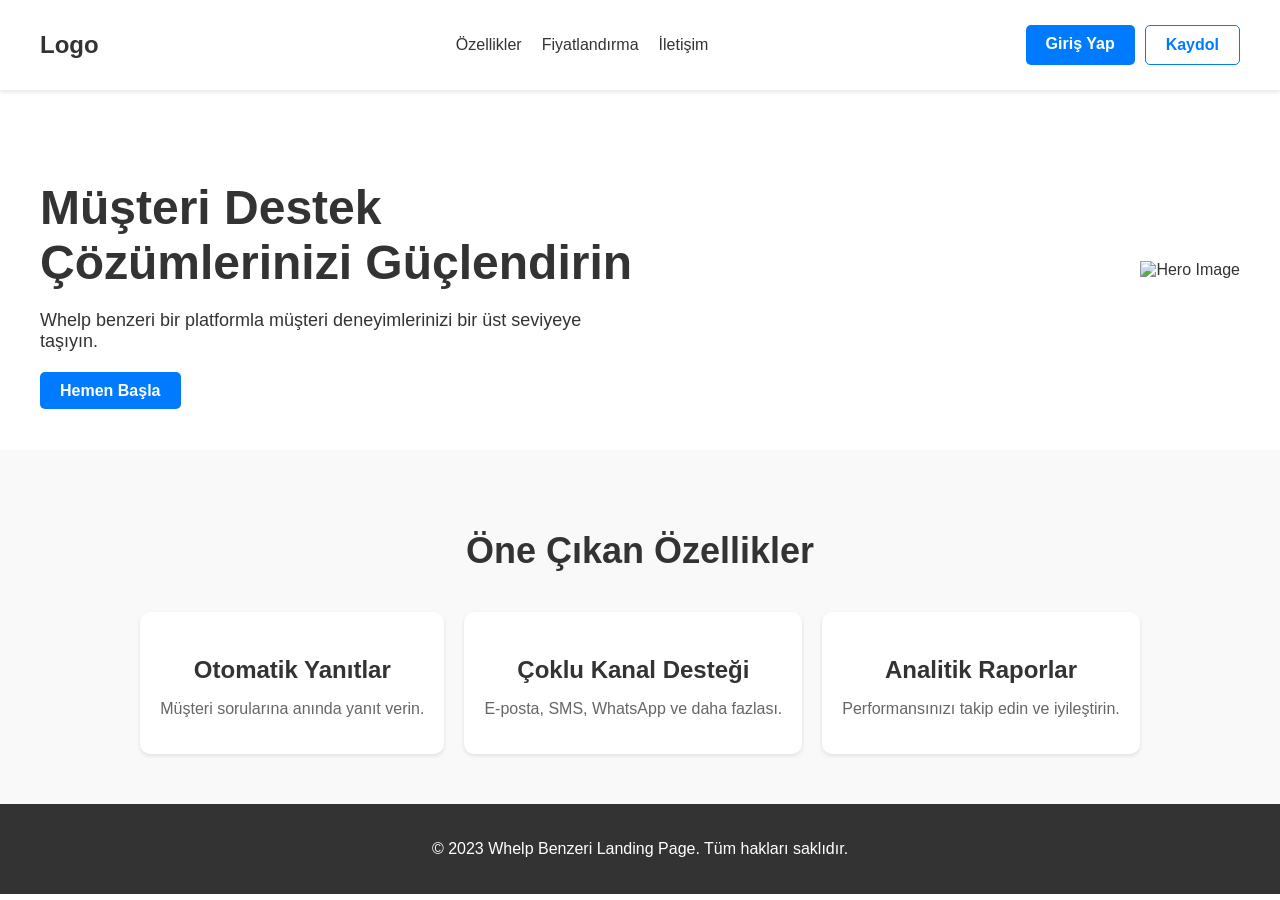
==== index.html @ 8c0c5bc2 "Html ve css dos" ====
<!DOCTYPE html>
<html lang="tr">
<head>
  <meta charset="UTF-8">
  <meta name="viewport" content="width=device-width, initial-scale=1.0">
  <title>Whelp Benzeri Landing Page</title>
  <link rel="stylesheet" href="styles.css">
</head>
<body>
  <header>
    <nav>
      <div class="logo">
        <a href="#">Logo</a>
      </div>
      <ul class="nav-links">
        <li><a href="#">Özellikler</a></li>
        <li><a href="#">Fiyatlandırma</a></li>
        <li><a href="#">İletişim</a></li>
      </ul>
      <div class="cta-buttons">
        <a href="#" class="btn-primary">Giriş Yap</a>
        <a href="#" class="btn-secondary">Kaydol</a>
      </div>
    </nav>
  </header>

  <section class="hero">
    <div class="hero-content">
      <h1>Müşteri Destek Çözümlerinizi Güçlendirin</h1>
      <p>Whelp benzeri bir platformla müşteri deneyimlerinizi bir üst seviyeye taşıyın.</p>
      <a href="#" class="btn-primary">Hemen Başla</a>
    </div>
    <div class="hero-image">
      <img src="https://via.placeholder.com/600x400" alt="Hero Image">
    </div>
  </section>

  <section class="features">
    <h2>Öne Çıkan Özellikler</h2>
    <div class="feature-cards">
      <div class="card">
        <h3>Otomatik Yanıtlar</h3>
        <p>Müşteri sorularına anında yanıt verin.</p>
      </div>
      <div class="card">
        <h3>Çoklu Kanal Desteği</h3>
        <p>E-posta, SMS, WhatsApp ve daha fazlası.</p>
      </div>
      <div class="card">
        <h3>Analitik Raporlar</h3>
        <p>Performansınızı takip edin ve iyileştirin.</p>
      </div>
    </div>
  </section>

  <footer>
    <p>&copy; 2023 Whelp Benzeri Landing Page. Tüm hakları saklıdır.</p>
  </footer>
</body>
</html>
---- styles.css ----
/* Genel Stil */
body {
  font-family: Arial, sans-serif;
  margin: 0;
  padding: 0;
  color: #333;
}

header {
  background-color: #ffffff;
  box-shadow: 0 2px 4px rgba(0, 0, 0, 0.1);
  padding: 20px;
}

nav {
  display: flex;
  justify-content: space-between;
  align-items: center;
  max-width: 1200px;
  margin: 0 auto;
}

.logo a {
  font-size: 24px;
  font-weight: bold;
  text-decoration: none;
  color: #333;
}

.nav-links {
  list-style: none;
  display: flex;
  gap: 20px;
}

.nav-links a {
  text-decoration: none;
  color: #333;
}

.cta-buttons {
  display: flex;
  gap: 10px;
}

.btn-primary, .btn-secondary {
  padding: 10px 20px;
  border-radius: 5px;
  text-decoration: none;
  font-weight: bold;
}

.btn-primary {
  background-color: #007bff;
  color: #fff;
}

.btn-secondary {
  background-color: transparent;
  border: 1px solid #007bff;
  color: #007bff;
}

/* Hero Section */
.hero {
  display: flex;
  justify-content: space-between;
  align-items: center;
  padding: 50px 20px;
  max-width: 1200px;
  margin: 0 auto;
}

.hero-content {
  max-width: 600px;
}

.hero-content h1 {
  font-size: 48px;
  margin-bottom: 20px;
}

.hero-content p {
  font-size: 18px;
  margin-bottom: 30px;
}

.hero-image img {
  max-width: 100%;
  height: auto;
}

/* Features Section */
.features {
  text-align: center;
  padding: 50px 20px;
  background-color: #f9f9f9;
}

.features h2 {
  font-size: 36px;
  margin-bottom: 40px;
}

.feature-cards {
  display: flex;
  justify-content: center;
  gap: 20px;
}

.card {
  background-color: #fff;
  padding: 20px;
  border-radius: 10px;
  box-shadow: 0 2px 4px rgba(0, 0, 0, 0.1);
  max-width: 300px;
}

.card h3 {
  font-size: 24px;
  margin-bottom: 10px;
}

.card p {
  font-size: 16px;
  color: #666;
}

/* Footer */
footer {
  text-align: center;
  padding: 20px;
  background-color: #333;
  color: #fff;
}
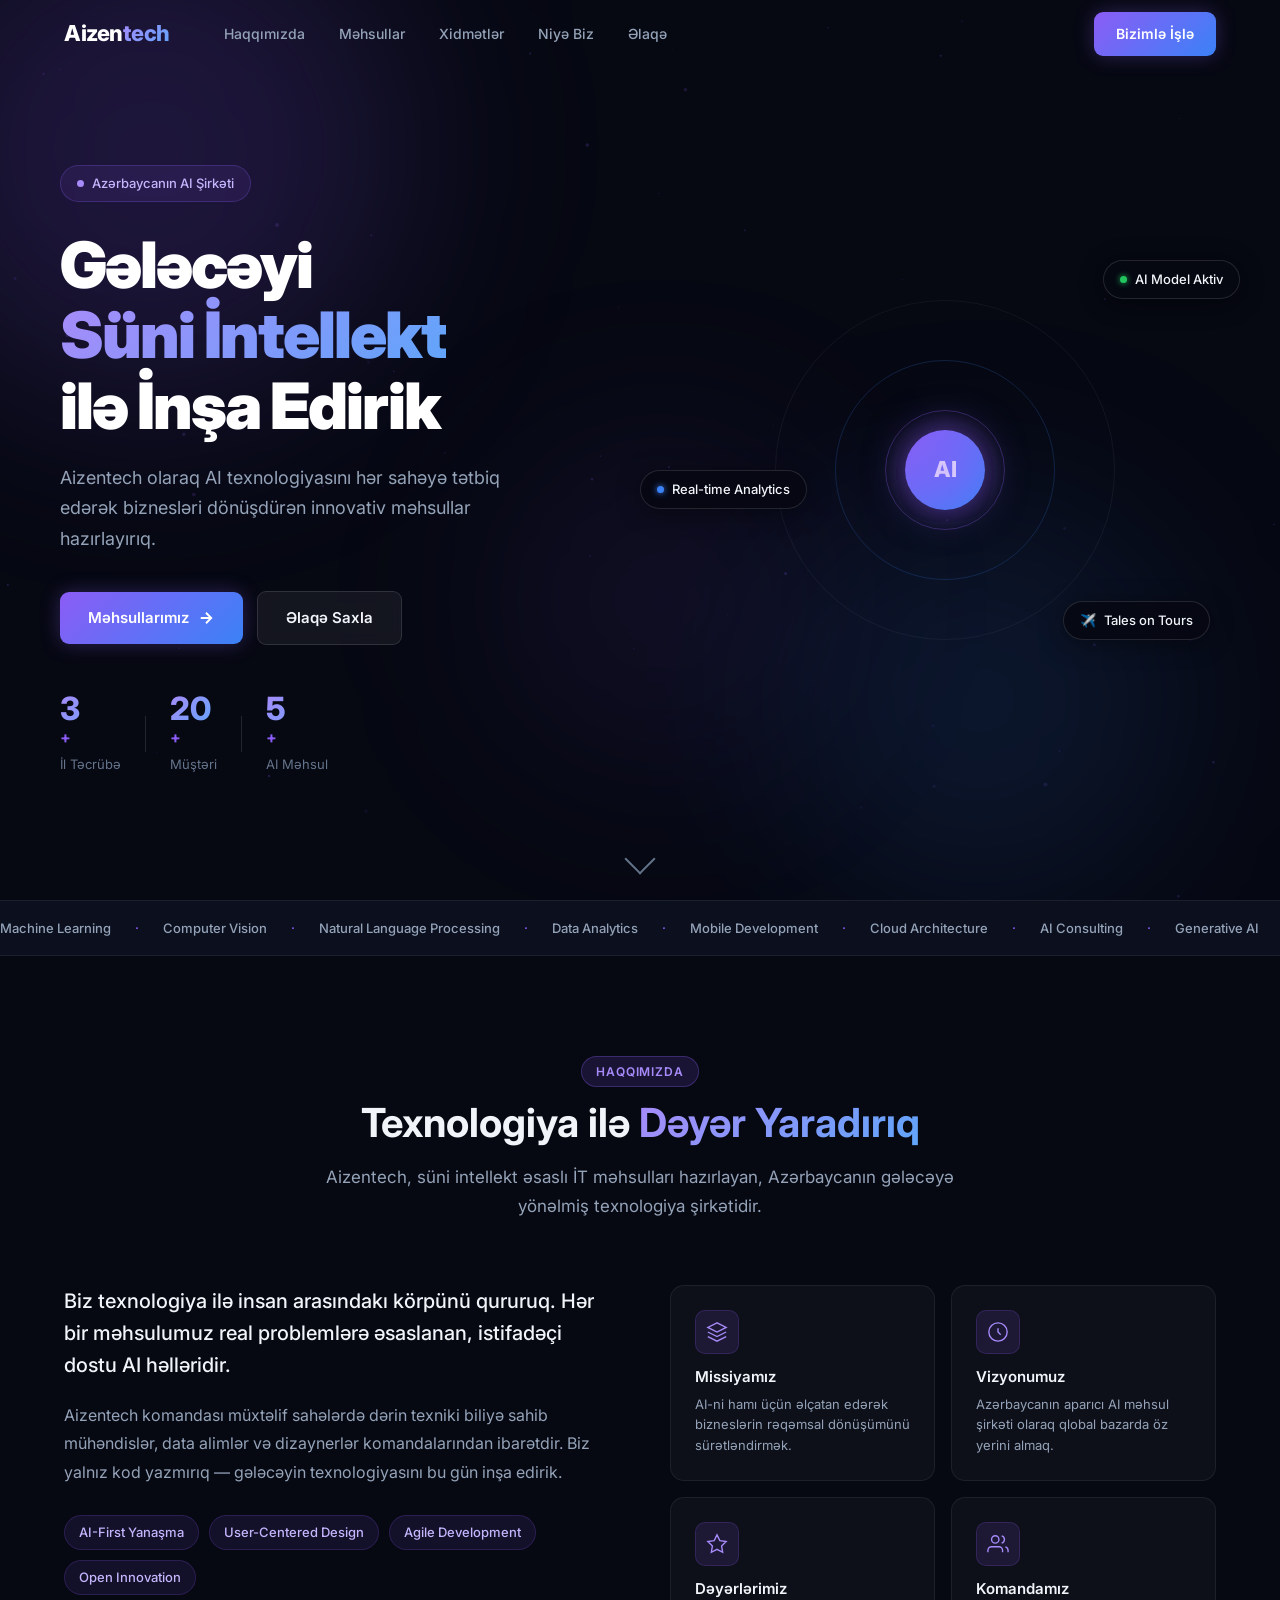
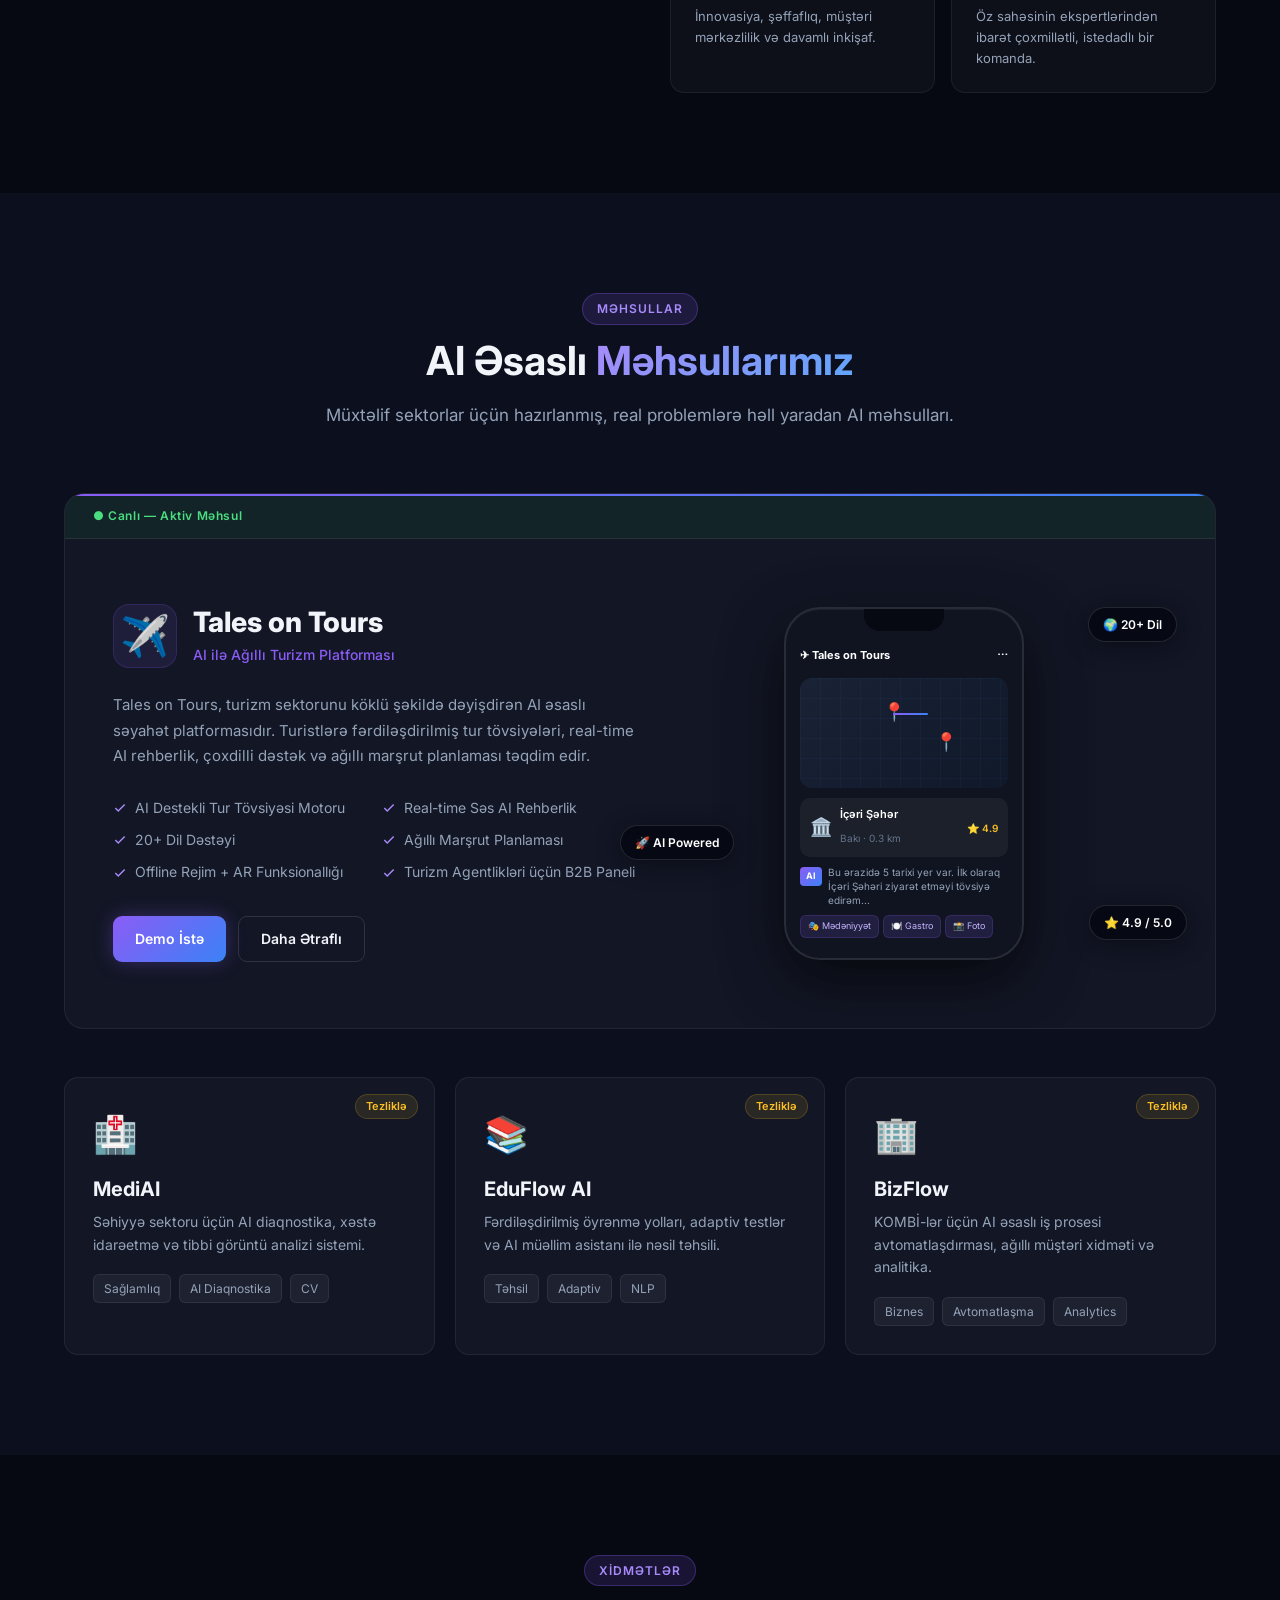
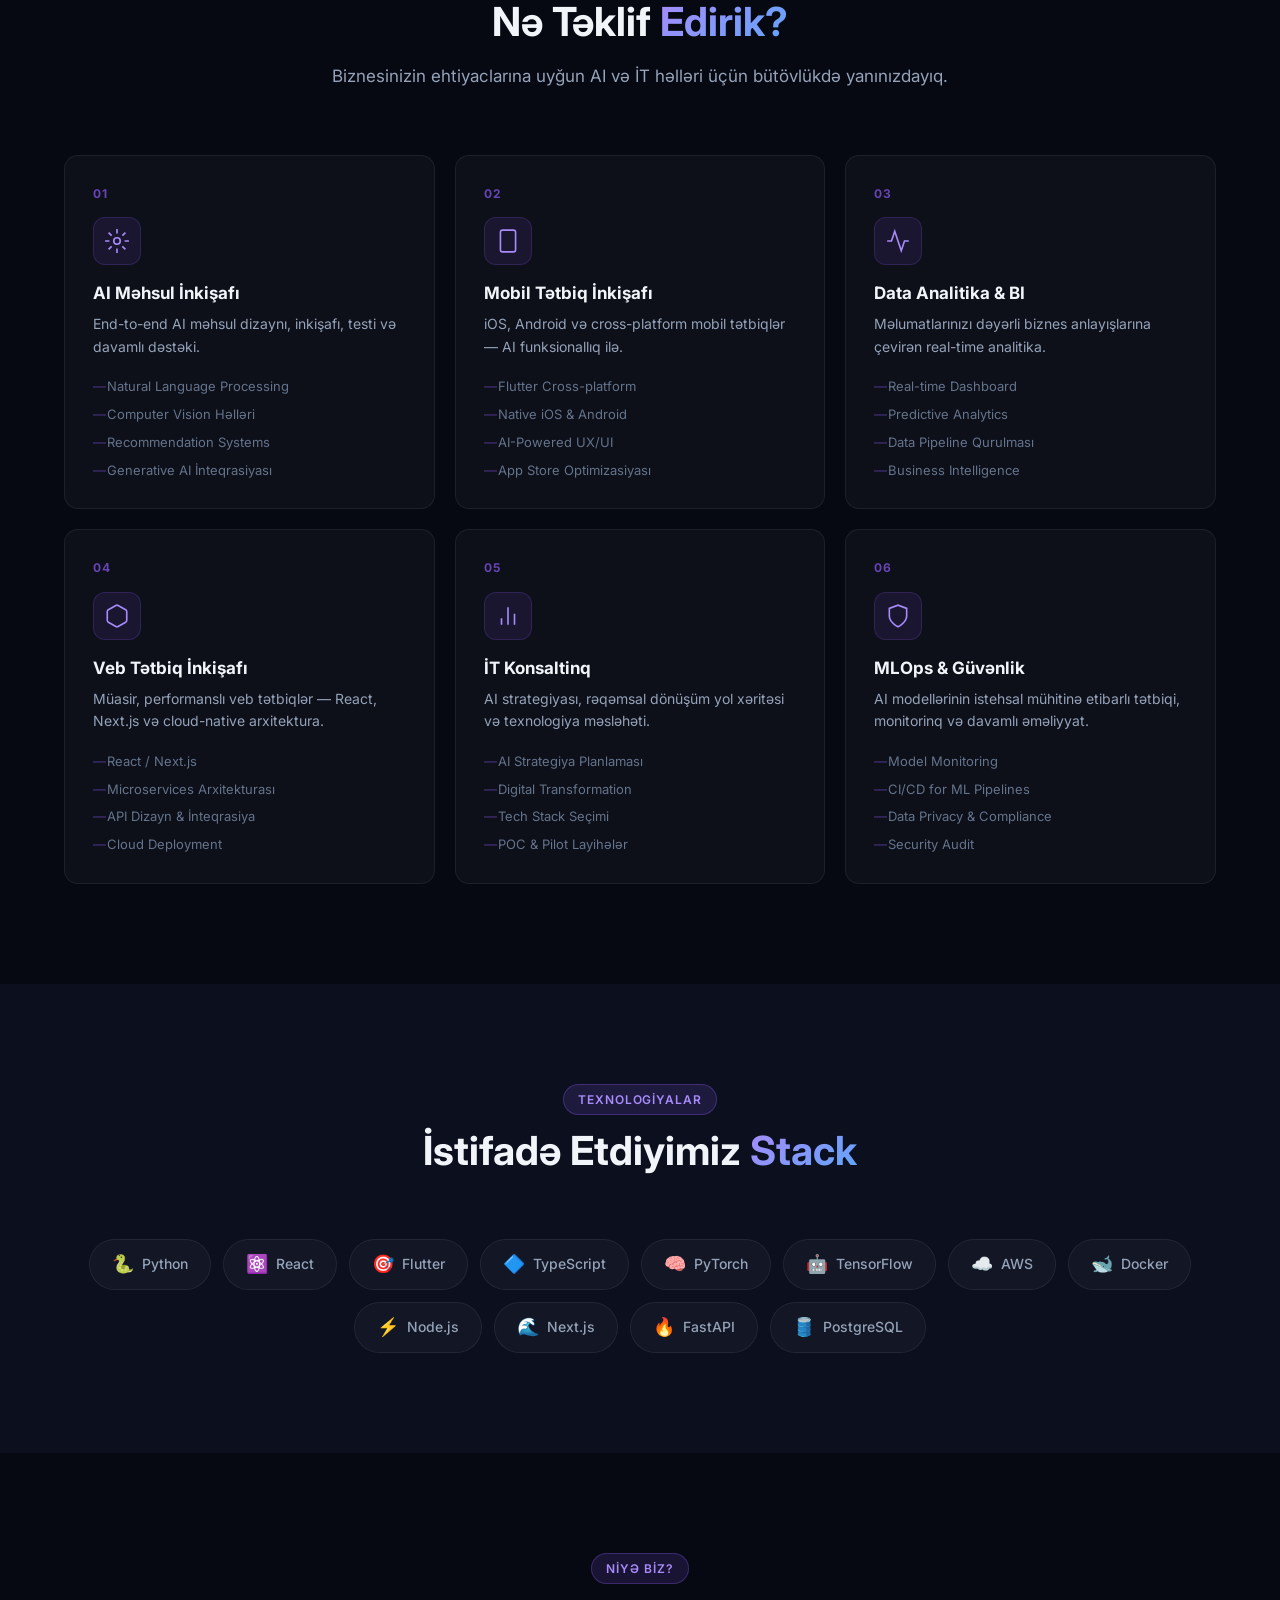
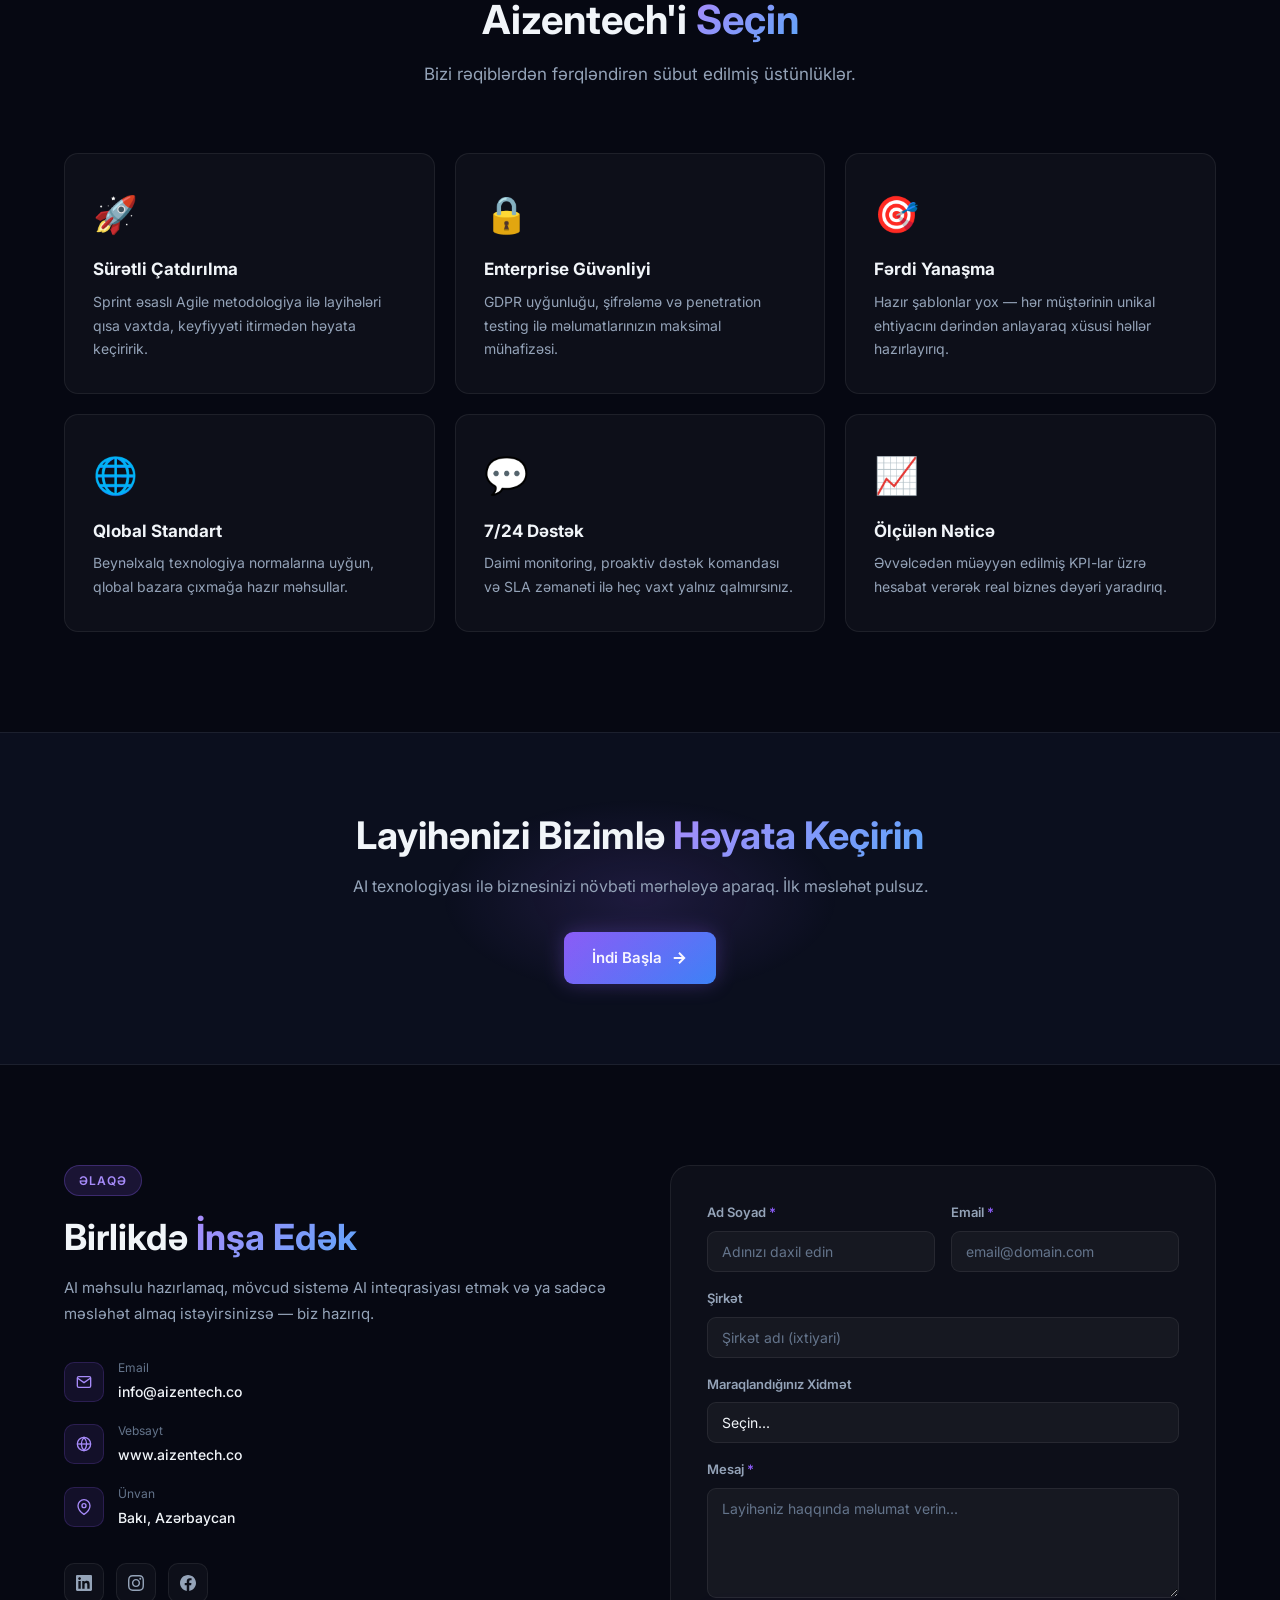
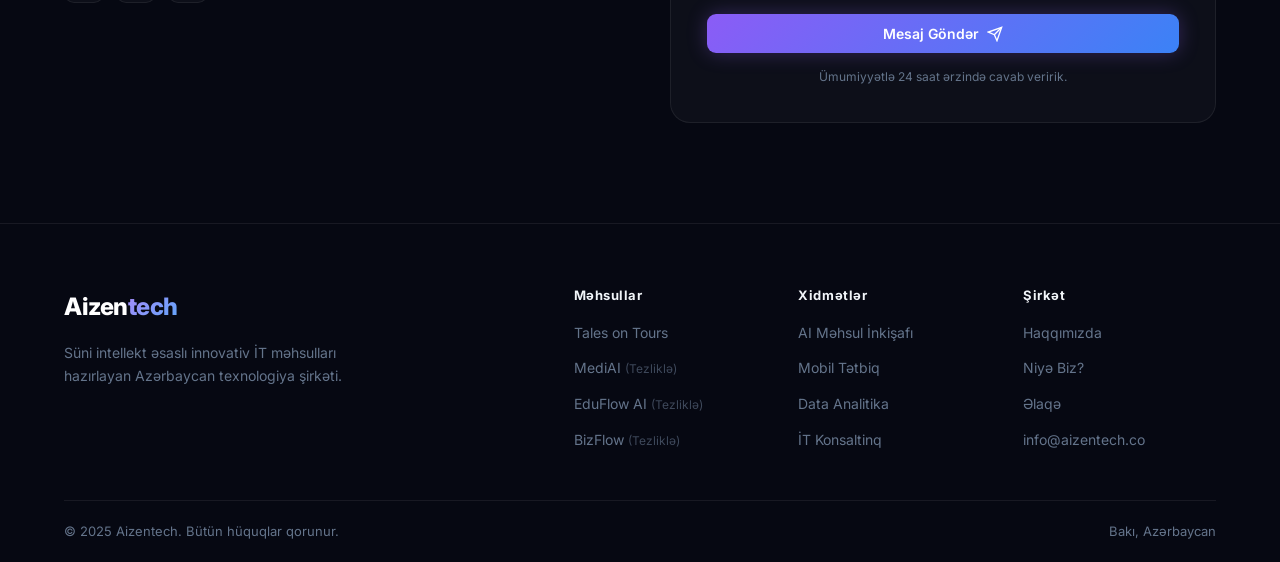
==== commit d37b14a1: "feat: complete Aizentech landing page with AI-themed design Full rebuild of the landing page for Aiz" ====
--- a/index.html
+++ b/index.html
@@ -1,60 +1,637 @@
-<!DOCTYPE html>
-<html lang="tr">
-<head>
-  <meta charset="UTF-8">
-  <meta name="viewport" content="width=device-width, initial-scale=1.0">
-  <title>Whelp Benzeri Landing Page</title>
-  <link rel="stylesheet" href="styles.css">
-</head>
-<body>
-  <header>
-    <nav>
-      <div class="logo">
-        <a href="#">Logo</a>
-      </div>
-      <ul class="nav-links">
-        <li><a href="#">Özellikler</a></li>
-        <li><a href="#">Fiyatlandırma</a></li>
-        <li><a href="#">İletişim</a></li>
-      </ul>
-      <div class="cta-buttons">
-        <a href="#" class="btn-primary">Giriş Yap</a>
-        <a href="#" class="btn-secondary">Kaydol</a>
-      </div>
-    </nav>
-  </header>
-
-  <section class="hero">
-    <div class="hero-content">
-      <h1>Müşteri Destek Çözümlerinizi Güçlendirin</h1>
-      <p>Whelp benzeri bir platformla müşteri deneyimlerinizi bir üst seviyeye taşıyın.</p>
-      <a href="#" class="btn-primary">Hemen Başla</a>
-    </div>
-    <div class="hero-image">
-      <img src="https://via.placeholder.com/600x400" alt="Hero Image">
-    </div>
-  </section>
-
-  <section class="features">
-    <h2>Öne Çıkan Özellikler</h2>
-    <div class="feature-cards">
-      <div class="card">
-        <h3>Otomatik Yanıtlar</h3>
-        <p>Müşteri sorularına anında yanıt verin.</p>
-      </div>
-      <div class="card">
-        <h3>Çoklu Kanal Desteği</h3>
-        <p>E-posta, SMS, WhatsApp ve daha fazlası.</p>
-      </div>
-      <div class="card">
-        <h3>Analitik Raporlar</h3>
-        <p>Performansınızı takip edin ve iyileştirin.</p>
-      </div>
-    </div>
-  </section>
-
-  <footer>
-    <p>&copy; 2023 Whelp Benzeri Landing Page. Tüm hakları saklıdır.</p>
-  </footer>
-</body>
-</html>+<!DOCTYPE html>
+<html lang="az">
+<head>
+    <meta charset="UTF-8">
+    <meta name="viewport" content="width=device-width, initial-scale=1.0">
+    <meta name="description" content="Aizentech — Süni intellekt əsaslı innovativ İT məhsulları hazırlayan texnologiya şirkəti. Tales on Tours və daha çox.">
+    <title>Aizentech — AI Əsaslı İT Məhsulları</title>
+    <link rel="preconnect" href="https://fonts.googleapis.com">
+    <link rel="preconnect" href="https://fonts.gstatic.com" crossorigin>
+    <link href="https://fonts.googleapis.com/css2?family=Inter:wght@300;400;500;600;700;800;900&display=swap" rel="stylesheet">
+    <link rel="stylesheet" href="styles.css">
+</head>
+<body>
+
+    <!-- NAVBAR -->
+    <nav class="navbar" id="navbar">
+        <div class="nav-container">
+            <a href="#home" class="nav-logo">Aizen<span>tech</span></a>
+            <ul class="nav-links" id="navLinks">
+                <li><a href="#about">Haqqımızda</a></li>
+                <li><a href="#products">Məhsullar</a></li>
+                <li><a href="#services">Xidmətlər</a></li>
+                <li><a href="#why-us">Niyə Biz</a></li>
+                <li><a href="#contact">Əlaqə</a></li>
+            </ul>
+            <a href="#contact" class="btn btn-primary nav-cta">Bizimlə İşlə</a>
+            <button class="hamburger" id="hamburger" aria-label="Menu">
+                <span></span><span></span><span></span>
+            </button>
+        </div>
+    </nav>
+
+    <!-- HERO -->
+    <section class="hero" id="home">
+        <canvas id="heroCanvas" class="hero-canvas"></canvas>
+        <div class="hero-glow g1"></div>
+        <div class="hero-glow g2"></div>
+        <div class="hero-glow g3"></div>
+
+        <div class="hero-content">
+            <div class="hero-badge">
+                <span class="badge-pulse"></span>
+                Azərbaycanın AI Şirkəti
+            </div>
+            <h1 class="hero-title">
+                Gələcəyi<br>
+                <span class="gradient-text">Süni İntellekt</span><br>
+                ilə İnşa Edirik
+            </h1>
+            <p class="hero-subtitle">
+                Aizentech olaraq AI texnologiyasını hər sahəyə tətbiq edərək
+                biznesləri dönüşdürən innovativ məhsullar hazırlayırıq.
+            </p>
+            <div class="hero-actions">
+                <a href="#products" class="btn btn-primary btn-lg">
+                    Məhsullarımız
+                    <svg width="18" height="18" viewBox="0 0 24 24" fill="none" stroke="currentColor" stroke-width="2.5"><path d="M5 12h14M12 5l7 7-7 7"/></svg>
+                </a>
+                <a href="#contact" class="btn btn-ghost btn-lg">Əlaqə Saxla</a>
+            </div>
+            <div class="hero-stats">
+                <div class="hstat">
+                    <strong class="counter" data-target="3">0</strong><sup>+</sup>
+                    <span>İl Təcrübə</span>
+                </div>
+                <div class="hstat-sep"></div>
+                <div class="hstat">
+                    <strong class="counter" data-target="20">0</strong><sup>+</sup>
+                    <span>Müştəri</span>
+                </div>
+                <div class="hstat-sep"></div>
+                <div class="hstat">
+                    <strong class="counter" data-target="5">0</strong><sup>+</sup>
+                    <span>AI Məhsul</span>
+                </div>
+            </div>
+        </div>
+
+        <div class="hero-visual">
+            <div class="orbit-wrapper">
+                <div class="orbit-ring r1"></div>
+                <div class="orbit-ring r2"></div>
+                <div class="orbit-ring r3"></div>
+                <div class="orbit-core">
+                    <div class="core-glow"></div>
+                    <span>AI</span>
+                </div>
+                <div class="orbit-dot d1"><div class="od-inner">🤖</div></div>
+                <div class="orbit-dot d2"><div class="od-inner">✈️</div></div>
+                <div class="orbit-dot d3"><div class="od-inner">📊</div></div>
+                <div class="orbit-dot d4"><div class="od-inner">🧠</div></div>
+            </div>
+            <div class="hero-chip chip-1">
+                <span class="chip-dot green"></span> AI Model Aktiv
+            </div>
+            <div class="hero-chip chip-2">
+                <span>✈️</span> Tales on Tours
+            </div>
+            <div class="hero-chip chip-3">
+                <span class="chip-dot blue"></span> Real-time Analytics
+            </div>
+        </div>
+
+        <div class="scroll-hint">
+            <div class="scroll-arrow"></div>
+        </div>
+    </section>
+
+    <!-- TICKER STRIP -->
+    <div class="ticker">
+        <div class="ticker-track">
+            <span>Machine Learning</span><span class="bull">·</span>
+            <span>Computer Vision</span><span class="bull">·</span>
+            <span>Natural Language Processing</span><span class="bull">·</span>
+            <span>Data Analytics</span><span class="bull">·</span>
+            <span>Mobile Development</span><span class="bull">·</span>
+            <span>Cloud Architecture</span><span class="bull">·</span>
+            <span>AI Consulting</span><span class="bull">·</span>
+            <span>Generative AI</span><span class="bull">·</span>
+            <span>Machine Learning</span><span class="bull">·</span>
+            <span>Computer Vision</span><span class="bull">·</span>
+            <span>Natural Language Processing</span><span class="bull">·</span>
+            <span>Data Analytics</span><span class="bull">·</span>
+            <span>Mobile Development</span><span class="bull">·</span>
+            <span>Cloud Architecture</span><span class="bull">·</span>
+            <span>AI Consulting</span><span class="bull">·</span>
+            <span>Generative AI</span><span class="bull">·</span>
+        </div>
+    </div>
+
+    <!-- ABOUT -->
+    <section class="section" id="about">
+        <div class="container">
+            <div class="section-head">
+                <span class="stag">Haqqımızda</span>
+                <h2>Texnologiya ilə <span class="gradient-text">Dəyər Yaradırıq</span></h2>
+                <p>Aizentech, süni intellekt əsaslı İT məhsulları hazırlayan, Azərbaycanın gələcəyə yönəlmiş texnologiya şirkətidir.</p>
+            </div>
+            <div class="about-layout">
+                <div class="about-text reveal">
+                    <p class="lead">
+                        Biz texnologiya ilə insan arasındakı körpünü qururuq. Hər bir məhsulumuz
+                        real problemlərə əsaslanan, istifadəçi dostu AI həlləridir.
+                    </p>
+                    <p>
+                        Aizentech komandası müxtəlif sahələrdə dərin texniki biliyə sahib mühəndislər,
+                        data alimlər və dizaynerlər komandalarından ibarətdir. Biz yalnız kod yazmırıq —
+                        gələcəyin texnologiyasını bu gün inşa edirik.
+                    </p>
+                    <div class="about-tags">
+                        <span>AI-First Yanaşma</span>
+                        <span>User-Centered Design</span>
+                        <span>Agile Development</span>
+                        <span>Open Innovation</span>
+                    </div>
+                </div>
+                <div class="about-cards reveal">
+                    <div class="acard">
+                        <div class="acard-icon">
+                            <svg width="22" height="22" viewBox="0 0 24 24" fill="none" stroke="currentColor" stroke-width="1.5"><path d="M12 2L2 7l10 5 10-5-10-5zM2 17l10 5 10-5M2 12l10 5 10-5"/></svg>
+                        </div>
+                        <h3>Missiyamız</h3>
+                        <p>AI-ni hamı üçün əlçatan edərək bizneslərin rəqəmsal dönüşümünü sürətləndirmək.</p>
+                    </div>
+                    <div class="acard">
+                        <div class="acard-icon">
+                            <svg width="22" height="22" viewBox="0 0 24 24" fill="none" stroke="currentColor" stroke-width="1.5"><circle cx="12" cy="12" r="10"/><path d="M12 8v4l3 3"/></svg>
+                        </div>
+                        <h3>Vizyonumuz</h3>
+                        <p>Azərbaycanın aparıcı AI məhsul şirkəti olaraq qlobal bazarda öz yerini almaq.</p>
+                    </div>
+                    <div class="acard">
+                        <div class="acard-icon">
+                            <svg width="22" height="22" viewBox="0 0 24 24" fill="none" stroke="currentColor" stroke-width="1.5"><polygon points="12 2 15.09 8.26 22 9.27 17 14.14 18.18 21.02 12 17.77 5.82 21.02 7 14.14 2 9.27 8.91 8.26 12 2"/></svg>
+                        </div>
+                        <h3>Dəyərlərimiz</h3>
+                        <p>İnnovasiya, şəffaflıq, müştəri mərkəzlilik və davamlı inkişaf.</p>
+                    </div>
+                    <div class="acard">
+                        <div class="acard-icon">
+                            <svg width="22" height="22" viewBox="0 0 24 24" fill="none" stroke="currentColor" stroke-width="1.5"><path d="M17 21v-2a4 4 0 0 0-4-4H5a4 4 0 0 0-4 4v2"/><circle cx="9" cy="7" r="4"/><path d="M23 21v-2a4 4 0 0 0-3-3.87M16 3.13a4 4 0 0 1 0 7.75"/></svg>
+                        </div>
+                        <h3>Komandamız</h3>
+                        <p>Öz sahəsinin ekspertlərindən ibarət çoxmillətli, istedadlı bir komanda.</p>
+                    </div>
+                </div>
+            </div>
+        </div>
+    </section>
+
+    <!-- PRODUCTS -->
+    <section class="section products-section" id="products">
+        <div class="container">
+            <div class="section-head">
+                <span class="stag">Məhsullar</span>
+                <h2>AI Əsaslı <span class="gradient-text">Məhsullarımız</span></h2>
+                <p>Müxtəlif sektorlar üçün hazırlanmış, real problemlərə həll yaradan AI məhsulları.</p>
+            </div>
+
+            <!-- Featured Product -->
+            <div class="featured-product reveal">
+                <div class="fp-live-badge">● Canlı — Aktiv Məhsul</div>
+                <div class="fp-body">
+                    <div class="fp-left">
+                        <div class="fp-brand">
+                            <div class="fp-emoji">✈️</div>
+                            <div>
+                                <h3>Tales on Tours</h3>
+                                <p class="fp-tagline">AI ilə Ağıllı Turizm Platforması</p>
+                            </div>
+                        </div>
+                        <p class="fp-desc">
+                            Tales on Tours, turizm sektorunu köklü şəkildə dəyişdirən AI əsaslı səyahət
+                            platformasıdır. Turistlərə fərdiləşdirilmiş tur tövsiyələri, real-time AI
+                            rehberlik, çoxdilli dəstək və ağıllı marşrut planlaması təqdim edir.
+                        </p>
+                        <ul class="fp-feats">
+                            <li>
+                                <svg width="14" height="14" viewBox="0 0 24 24" fill="none" stroke="currentColor" stroke-width="2.5"><polyline points="20 6 9 17 4 12"/></svg>
+                                AI Destekli Tur Tövsiyəsi Motoru
+                            </li>
+                            <li>
+                                <svg width="14" height="14" viewBox="0 0 24 24" fill="none" stroke="currentColor" stroke-width="2.5"><polyline points="20 6 9 17 4 12"/></svg>
+                                Real-time Səs AI Rehberlik
+                            </li>
+                            <li>
+                                <svg width="14" height="14" viewBox="0 0 24 24" fill="none" stroke="currentColor" stroke-width="2.5"><polyline points="20 6 9 17 4 12"/></svg>
+                                20+ Dil Dəstəyi
+                            </li>
+                            <li>
+                                <svg width="14" height="14" viewBox="0 0 24 24" fill="none" stroke="currentColor" stroke-width="2.5"><polyline points="20 6 9 17 4 12"/></svg>
+                                Ağıllı Marşrut Planlaması
+                            </li>
+                            <li>
+                                <svg width="14" height="14" viewBox="0 0 24 24" fill="none" stroke="currentColor" stroke-width="2.5"><polyline points="20 6 9 17 4 12"/></svg>
+                                Offline Rejim + AR Funksionallığı
+                            </li>
+                            <li>
+                                <svg width="14" height="14" viewBox="0 0 24 24" fill="none" stroke="currentColor" stroke-width="2.5"><polyline points="20 6 9 17 4 12"/></svg>
+                                Turizm Agentlikləri üçün B2B Paneli
+                            </li>
+                        </ul>
+                        <div class="fp-actions">
+                            <a href="#contact" class="btn btn-primary">Demo İstə</a>
+                            <a href="#contact" class="btn btn-outline">Daha Ətraflı</a>
+                        </div>
+                    </div>
+
+                    <div class="fp-right">
+                        <div class="phone-mock">
+                            <div class="pm-notch"></div>
+                            <div class="pm-screen">
+                                <div class="app-topbar">
+                                    <span>✈ Tales on Tours</span>
+                                    <span>⋯</span>
+                                </div>
+                                <div class="app-map">
+                                    <div class="map-bg">
+                                        <div class="map-pin pin1">📍</div>
+                                        <div class="map-pin pin2">📍</div>
+                                        <div class="map-route-line"></div>
+                                    </div>
+                                </div>
+                                <div class="app-place-card">
+                                    <span class="apc-emoji">🏛️</span>
+                                    <div class="apc-info">
+                                        <strong>İçəri Şəhər</strong>
+                                        <small>Bakı · 0.3 km</small>
+                                    </div>
+                                    <span class="apc-rating">⭐ 4.9</span>
+                                </div>
+                                <div class="app-ai-msg">
+                                    <span class="ai-tag">AI</span>
+                                    <p>Bu ərazidə 5 tarixi yer var. İlk olaraq İçəri Şəhəri ziyarət etməyi tövsiyə edirəm...</p>
+                                </div>
+                                <div class="app-tag-row">
+                                    <span>🎭 Mədəniyyət</span>
+                                    <span>🍽️ Gastro</span>
+                                    <span>📸 Foto</span>
+                                </div>
+                            </div>
+                        </div>
+                        <div class="fp-float b1">🌍 20+ Dil</div>
+                        <div class="fp-float b2">⭐ 4.9 / 5.0</div>
+                        <div class="fp-float b3">🚀 AI Powered</div>
+                    </div>
+                </div>
+            </div>
+
+            <!-- Other Products Grid -->
+            <div class="products-grid">
+                <div class="prod-card reveal">
+                    <span class="cs-tag">Tezliklə</span>
+                    <div class="prod-icon">🏥</div>
+                    <h3>MediAI</h3>
+                    <p>Səhiyyə sektoru üçün AI diaqnostika, xəstə idarəetmə və tibbi görüntü analizi sistemi.</p>
+                    <div class="prod-tags"><span>Sağlamlıq</span><span>AI Diaqnostika</span><span>CV</span></div>
+                </div>
+                <div class="prod-card reveal">
+                    <span class="cs-tag">Tezliklə</span>
+                    <div class="prod-icon">📚</div>
+                    <h3>EduFlow AI</h3>
+                    <p>Fərdiləşdirilmiş öyrənmə yolları, adaptiv testlər və AI müəllim asistanı ilə nəsil təhsili.</p>
+                    <div class="prod-tags"><span>Təhsil</span><span>Adaptiv</span><span>NLP</span></div>
+                </div>
+                <div class="prod-card reveal">
+                    <span class="cs-tag">Tezliklə</span>
+                    <div class="prod-icon">🏢</div>
+                    <h3>BizFlow</h3>
+                    <p>KOMBİ-lər üçün AI əsaslı iş prosesi avtomatlaşdırması, ağıllı müştəri xidməti və analitika.</p>
+                    <div class="prod-tags"><span>Biznes</span><span>Avtomatlaşma</span><span>Analytics</span></div>
+                </div>
+            </div>
+        </div>
+    </section>
+
+    <!-- SERVICES -->
+    <section class="section" id="services">
+        <div class="container">
+            <div class="section-head">
+                <span class="stag">Xidmətlər</span>
+                <h2>Nə Təklif <span class="gradient-text">Edirik?</span></h2>
+                <p>Biznesinizin ehtiyaclarına uyğun AI və İT həlləri üçün bütövlükdə yanınızdayıq.</p>
+            </div>
+            <div class="services-grid">
+                <div class="srv-card reveal">
+                    <div class="srv-num">01</div>
+                    <div class="srv-icon">
+                        <svg width="26" height="26" viewBox="0 0 24 24" fill="none" stroke="currentColor" stroke-width="1.5"><circle cx="12" cy="12" r="3"/><path d="M12 1v4M12 19v4M4.22 4.22l2.83 2.83M16.95 16.95l2.83 2.83M1 12h4M19 12h4M4.22 19.78l2.83-2.83M16.95 7.05l2.83-2.83"/></svg>
+                    </div>
+                    <h3>AI Məhsul İnkişafı</h3>
+                    <p>End-to-end AI məhsul dizaynı, inkişafı, testi və davamlı dəstəki.</p>
+                    <ul class="srv-list">
+                        <li>Natural Language Processing</li>
+                        <li>Computer Vision Həlləri</li>
+                        <li>Recommendation Systems</li>
+                        <li>Generative AI İnteqrasiyası</li>
+                    </ul>
+                </div>
+                <div class="srv-card reveal">
+                    <div class="srv-num">02</div>
+                    <div class="srv-icon">
+                        <svg width="26" height="26" viewBox="0 0 24 24" fill="none" stroke="currentColor" stroke-width="1.5"><rect x="5" y="2" width="14" height="20" rx="2"/><line x1="12" y1="18" x2="12.01" y2="18"/></svg>
+                    </div>
+                    <h3>Mobil Tətbiq İnkişafı</h3>
+                    <p>iOS, Android və cross-platform mobil tətbiqlər — AI funksionallıq ilə.</p>
+                    <ul class="srv-list">
+                        <li>Flutter Cross-platform</li>
+                        <li>Native iOS &amp; Android</li>
+                        <li>AI-Powered UX/UI</li>
+                        <li>App Store Optimizasiyası</li>
+                    </ul>
+                </div>
+                <div class="srv-card reveal">
+                    <div class="srv-num">03</div>
+                    <div class="srv-icon">
+                        <svg width="26" height="26" viewBox="0 0 24 24" fill="none" stroke="currentColor" stroke-width="1.5"><polyline points="22 12 18 12 15 21 9 3 6 12 2 12"/></svg>
+                    </div>
+                    <h3>Data Analitika &amp; BI</h3>
+                    <p>Məlumatlarınızı dəyərli biznes anlayışlarına çevirən real-time analitika.</p>
+                    <ul class="srv-list">
+                        <li>Real-time Dashboard</li>
+                        <li>Predictive Analytics</li>
+                        <li>Data Pipeline Qurulması</li>
+                        <li>Business Intelligence</li>
+                    </ul>
+                </div>
+                <div class="srv-card reveal">
+                    <div class="srv-num">04</div>
+                    <div class="srv-icon">
+                        <svg width="26" height="26" viewBox="0 0 24 24" fill="none" stroke="currentColor" stroke-width="1.5"><path d="M21 16V8a2 2 0 0 0-1-1.73l-7-4a2 2 0 0 0-2 0l-7 4A2 2 0 0 0 3 8v8a2 2 0 0 0 1 1.73l7 4a2 2 0 0 0 2 0l7-4A2 2 0 0 0 21 16z"/></svg>
+                    </div>
+                    <h3>Veb Tətbiq İnkişafı</h3>
+                    <p>Müasir, performanslı veb tətbiqlər — React, Next.js və cloud-native arxitektura.</p>
+                    <ul class="srv-list">
+                        <li>React / Next.js</li>
+                        <li>Microservices Arxitekturası</li>
+                        <li>API Dizayn &amp; İnteqrasiya</li>
+                        <li>Cloud Deployment</li>
+                    </ul>
+                </div>
+                <div class="srv-card reveal">
+                    <div class="srv-num">05</div>
+                    <div class="srv-icon">
+                        <svg width="26" height="26" viewBox="0 0 24 24" fill="none" stroke="currentColor" stroke-width="1.5"><path d="M18 20V10M12 20V4M6 20v-6"/></svg>
+                    </div>
+                    <h3>İT Konsaltinq</h3>
+                    <p>AI strategiyası, rəqəmsal dönüşüm yol xəritəsi və texnologiya məsləhəti.</p>
+                    <ul class="srv-list">
+                        <li>AI Strategiya Planlaması</li>
+                        <li>Digital Transformation</li>
+                        <li>Tech Stack Seçimi</li>
+                        <li>POC &amp; Pilot Layihələr</li>
+                    </ul>
+                </div>
+                <div class="srv-card reveal">
+                    <div class="srv-num">06</div>
+                    <div class="srv-icon">
+                        <svg width="26" height="26" viewBox="0 0 24 24" fill="none" stroke="currentColor" stroke-width="1.5"><path d="M12 22s8-4 8-10V5l-8-3-8 3v7c0 6 8 10 8 10z"/></svg>
+                    </div>
+                    <h3>MLOps &amp; Güvənlik</h3>
+                    <p>AI modellərinin istehsal mühitinə etibarlı tətbiqi, monitorinq və davamlı əməliyyat.</p>
+                    <ul class="srv-list">
+                        <li>Model Monitoring</li>
+                        <li>CI/CD for ML Pipelines</li>
+                        <li>Data Privacy &amp; Compliance</li>
+                        <li>Security Audit</li>
+                    </ul>
+                </div>
+            </div>
+        </div>
+    </section>
+
+    <!-- TECH STACK -->
+    <section class="section tech-section">
+        <div class="container">
+            <div class="section-head">
+                <span class="stag">Texnologiyalar</span>
+                <h2>İstifadə Etdiyimiz <span class="gradient-text">Stack</span></h2>
+            </div>
+            <div class="tech-grid reveal">
+                <div class="tech-pill"><span>🐍</span> Python</div>
+                <div class="tech-pill"><span>⚛️</span> React</div>
+                <div class="tech-pill"><span>🎯</span> Flutter</div>
+                <div class="tech-pill"><span>🔷</span> TypeScript</div>
+                <div class="tech-pill"><span>🧠</span> PyTorch</div>
+                <div class="tech-pill"><span>🤖</span> TensorFlow</div>
+                <div class="tech-pill"><span>☁️</span> AWS</div>
+                <div class="tech-pill"><span>🐋</span> Docker</div>
+                <div class="tech-pill"><span>⚡</span> Node.js</div>
+                <div class="tech-pill"><span>🌊</span> Next.js</div>
+                <div class="tech-pill"><span>🔥</span> FastAPI</div>
+                <div class="tech-pill"><span>🛢️</span> PostgreSQL</div>
+            </div>
+        </div>
+    </section>
+
+    <!-- WHY US -->
+    <section class="section" id="why-us">
+        <div class="container">
+            <div class="section-head">
+                <span class="stag">Niyə Biz?</span>
+                <h2>Aizentech'i <span class="gradient-text">Seçin</span></h2>
+                <p>Bizi rəqiblərdən fərqləndirən sübut edilmiş üstünlüklər.</p>
+            </div>
+            <div class="why-grid">
+                <div class="why-card reveal">
+                    <div class="why-emoji">🚀</div>
+                    <h3>Sürətli Çatdırılma</h3>
+                    <p>Sprint əsaslı Agile metodologiya ilə layihələri qısa vaxtda, keyfiyyəti itirmədən həyata keçiririk.</p>
+                </div>
+                <div class="why-card reveal">
+                    <div class="why-emoji">🔒</div>
+                    <h3>Enterprise Güvənliyi</h3>
+                    <p>GDPR uyğunluğu, şifrələmə və penetration testing ilə məlumatlarınızın maksimal mühafizəsi.</p>
+                </div>
+                <div class="why-card reveal">
+                    <div class="why-emoji">🎯</div>
+                    <h3>Fərdi Yanaşma</h3>
+                    <p>Hazır şablonlar yox — hər müştərinin unikal ehtiyacını dərindən anlayaraq xüsusi həllər hazırlayırıq.</p>
+                </div>
+                <div class="why-card reveal">
+                    <div class="why-emoji">🌐</div>
+                    <h3>Qlobal Standart</h3>
+                    <p>Beynəlxalq texnologiya normalarına uyğun, qlobal bazara çıxmağa hazır məhsullar.</p>
+                </div>
+                <div class="why-card reveal">
+                    <div class="why-emoji">💬</div>
+                    <h3>7/24 Dəstək</h3>
+                    <p>Daimi monitoring, proaktiv dəstək komandası və SLA zəmanəti ilə heç vaxt yalnız qalmırsınız.</p>
+                </div>
+                <div class="why-card reveal">
+                    <div class="why-emoji">📈</div>
+                    <h3>Ölçülən Nəticə</h3>
+                    <p>Əvvəlcədən müəyyən edilmiş KPI-lar üzrə hesabat verərək real biznes dəyəri yaradırıq.</p>
+                </div>
+            </div>
+        </div>
+    </section>
+
+    <!-- CTA BANNER -->
+    <section class="cta-banner">
+        <div class="container">
+            <div class="cta-inner reveal">
+                <div class="cta-glow"></div>
+                <h2>Layihənizi Bizimlə <span class="gradient-text">Həyata Keçirin</span></h2>
+                <p>AI texnologiyası ilə biznesinizi növbəti mərhələyə aparaq. İlk məsləhət pulsuz.</p>
+                <a href="#contact" class="btn btn-primary btn-lg">
+                    İndi Başla
+                    <svg width="18" height="18" viewBox="0 0 24 24" fill="none" stroke="currentColor" stroke-width="2.5"><path d="M5 12h14M12 5l7 7-7 7"/></svg>
+                </a>
+            </div>
+        </div>
+    </section>
+
+    <!-- CONTACT -->
+    <section class="section" id="contact">
+        <div class="container">
+            <div class="contact-layout">
+                <div class="contact-info reveal">
+                    <span class="stag">Əlaqə</span>
+                    <h2>Birlikdə <span class="gradient-text">İnşa Edək</span></h2>
+                    <p>AI məhsulu hazırlamaq, mövcud sistemə AI inteqrasiyası etmək və ya sadəcə məsləhət almaq istəyirsinizsə — biz hazırıq.</p>
+                    <div class="cinfo-list">
+                        <div class="cinfo-item">
+                            <div class="cinfo-icon">
+                                <svg width="16" height="16" viewBox="0 0 24 24" fill="none" stroke="currentColor" stroke-width="2"><path d="M4 4h16c1.1 0 2 .9 2 2v12c0 1.1-.9 2-2 2H4c-1.1 0-2-.9-2-2V6c0-1.1.9-2 2-2z"/><polyline points="22,6 12,13 2,6"/></svg>
+                            </div>
+                            <div>
+                                <span class="ci-label">Email</span>
+                                <a href="mailto:info@aizentech.co" class="ci-val">info@aizentech.co</a>
+                            </div>
+                        </div>
+                        <div class="cinfo-item">
+                            <div class="cinfo-icon">
+                                <svg width="16" height="16" viewBox="0 0 24 24" fill="none" stroke="currentColor" stroke-width="2"><circle cx="12" cy="12" r="10"/><line x1="2" y1="12" x2="22" y2="12"/><path d="M12 2a15.3 15.3 0 0 1 4 10 15.3 15.3 0 0 1-4 10 15.3 15.3 0 0 1-4-10 15.3 15.3 0 0 1 4-10z"/></svg>
+                            </div>
+                            <div>
+                                <span class="ci-label">Vebsayt</span>
+                                <a href="https://www.aizentech.co" class="ci-val" target="_blank">www.aizentech.co</a>
+                            </div>
+                        </div>
+                        <div class="cinfo-item">
+                            <div class="cinfo-icon">
+                                <svg width="16" height="16" viewBox="0 0 24 24" fill="none" stroke="currentColor" stroke-width="2"><path d="M21 10c0 7-9 13-9 13s-9-6-9-13a9 9 0 0 1 18 0z"/><circle cx="12" cy="10" r="3"/></svg>
+                            </div>
+                            <div>
+                                <span class="ci-label">Ünvan</span>
+                                <span class="ci-val">Bakı, Azərbaycan</span>
+                            </div>
+                        </div>
+                    </div>
+                    <div class="social-row">
+                        <a href="#" class="soc-btn" aria-label="LinkedIn">
+                            <svg width="16" height="16" viewBox="0 0 24 24" fill="currentColor"><path d="M20.447 20.452h-3.554v-5.569c0-1.328-.027-3.037-1.852-3.037-1.853 0-2.136 1.445-2.136 2.939v5.667H9.351V9h3.414v1.561h.046c.477-.9 1.637-1.85 3.37-1.85 3.601 0 4.267 2.37 4.267 5.455v6.286zM5.337 7.433c-1.144 0-2.063-.926-2.063-2.065 0-1.138.92-2.063 2.063-2.063 1.14 0 2.064.925 2.064 2.063 0 1.139-.925 2.065-2.064 2.065zm1.782 13.019H3.555V9h3.564v11.452zM22.225 0H1.771C.792 0 0 .774 0 1.729v20.542C0 23.227.792 24 1.771 24h20.451C23.2 24 24 23.227 24 22.271V1.729C24 .774 23.2 0 22.222 0h.003z"/></svg>
+                        </a>
+                        <a href="#" class="soc-btn" aria-label="Instagram">
+                            <svg width="16" height="16" viewBox="0 0 24 24" fill="currentColor"><path d="M12 2.163c3.204 0 3.584.012 4.85.07 3.252.148 4.771 1.691 4.919 4.919.058 1.265.069 1.645.069 4.849 0 3.205-.012 3.584-.069 4.849-.149 3.225-1.664 4.771-4.919 4.919-1.266.058-1.644.07-4.85.07-3.204 0-3.584-.012-4.849-.07-3.26-.149-4.771-1.699-4.919-4.92-.058-1.265-.07-1.644-.07-4.849 0-3.204.013-3.583.07-4.849.149-3.227 1.664-4.771 4.919-4.919 1.266-.057 1.645-.069 4.849-.069zm0-2.163c-3.259 0-3.667.014-4.947.072-4.358.2-6.78 2.618-6.98 6.98-.059 1.281-.073 1.689-.073 4.948 0 3.259.014 3.668.072 4.948.2 4.358 2.618 6.78 6.98 6.98 1.281.058 1.689.072 4.948.072 3.259 0 3.668-.014 4.948-.072 4.354-.2 6.782-2.618 6.979-6.98.059-1.28.073-1.689.073-4.948 0-3.259-.014-3.667-.072-4.947-.196-4.354-2.617-6.78-6.979-6.98-1.281-.059-1.69-.073-4.949-.073zm0 5.838c-3.403 0-6.162 2.759-6.162 6.162s2.759 6.163 6.162 6.163 6.162-2.759 6.162-6.163c0-3.403-2.759-6.162-6.162-6.162zm0 10.162c-2.209 0-4-1.79-4-4 0-2.209 1.791-4 4-4s4 1.791 4 4c0 2.21-1.791 4-4 4zm6.406-11.845c-.796 0-1.441.645-1.441 1.44s.645 1.44 1.441 1.44c.795 0 1.439-.645 1.439-1.44s-.644-1.44-1.439-1.44z"/></svg>
+                        </a>
+                        <a href="#" class="soc-btn" aria-label="Facebook">
+                            <svg width="16" height="16" viewBox="0 0 24 24" fill="currentColor"><path d="M24 12.073c0-6.627-5.373-12-12-12s-12 5.373-12 12c0 5.99 4.388 10.954 10.125 11.854v-8.385H7.078v-3.47h3.047V9.43c0-3.007 1.792-4.669 4.533-4.669 1.312 0 2.686.235 2.686.235v2.953H15.83c-1.491 0-1.956.925-1.956 1.874v2.25h3.328l-.532 3.47h-2.796v8.385C19.612 23.027 24 18.062 24 12.073z"/></svg>
+                        </a>
+                    </div>
+                </div>
+
+                <div class="contact-form-box reveal">
+                    <form id="contactForm" novalidate>
+                        <div class="form-row">
+                            <div class="fgroup">
+                                <label>Ad Soyad <span class="req">*</span></label>
+                                <input type="text" name="name" placeholder="Adınızı daxil edin" required>
+                            </div>
+                            <div class="fgroup">
+                                <label>Email <span class="req">*</span></label>
+                                <input type="email" name="email" placeholder="email@domain.com" required>
+                            </div>
+                        </div>
+                        <div class="fgroup">
+                            <label>Şirkət</label>
+                            <input type="text" name="company" placeholder="Şirkət adı (ixtiyari)">
+                        </div>
+                        <div class="fgroup">
+                            <label>Maraqlandığınız Xidmət</label>
+                            <select name="service">
+                                <option value="">Seçin...</option>
+                                <option>AI Məhsul İnkişafı</option>
+                                <option>Mobil Tətbiq</option>
+                                <option>Data Analitika</option>
+                                <option>Veb İnkişaf</option>
+                                <option>İT Konsaltinq</option>
+                                <option>Tales on Tours Demo</option>
+                                <option>Digər</option>
+                            </select>
+                        </div>
+                        <div class="fgroup">
+                            <label>Mesaj <span class="req">*</span></label>
+                            <textarea name="message" rows="4" placeholder="Layihəniz haqqında məlumat verin..." required></textarea>
+                        </div>
+                        <button type="submit" class="btn btn-primary btn-full">
+                            <span class="btn-text">Mesaj Göndər</span>
+                            <svg width="16" height="16" viewBox="0 0 24 24" fill="none" stroke="currentColor" stroke-width="2"><line x1="22" y1="2" x2="11" y2="13"/><polygon points="22 2 15 22 11 13 2 9 22 2"/></svg>
+                        </button>
+                        <p class="form-note">Ümumiyyətlə 24 saat ərzində cavab veririk.</p>
+                    </form>
+                </div>
+            </div>
+        </div>
+    </section>
+
+    <!-- FOOTER -->
+    <footer class="footer">
+        <div class="container">
+            <div class="footer-top">
+                <div class="footer-brand">
+                    <div class="nav-logo">Aizen<span>tech</span></div>
+                    <p>Süni intellekt əsaslı innovativ İT məhsulları hazırlayan Azərbaycan texnologiya şirkəti.</p>
+                </div>
+                <div class="footer-links">
+                    <div class="fc">
+                        <h4>Məhsullar</h4>
+                        <ul>
+                            <li><a href="#products">Tales on Tours</a></li>
+                            <li><a href="#products">MediAI <em>(Tezliklə)</em></a></li>
+                            <li><a href="#products">EduFlow AI <em>(Tezliklə)</em></a></li>
+                            <li><a href="#products">BizFlow <em>(Tezliklə)</em></a></li>
+                        </ul>
+                    </div>
+                    <div class="fc">
+                        <h4>Xidmətlər</h4>
+                        <ul>
+                            <li><a href="#services">AI Məhsul İnkişafı</a></li>
+                            <li><a href="#services">Mobil Tətbiq</a></li>
+                            <li><a href="#services">Data Analitika</a></li>
+                            <li><a href="#services">İT Konsaltinq</a></li>
+                        </ul>
+                    </div>
+                    <div class="fc">
+                        <h4>Şirkət</h4>
+                        <ul>
+                            <li><a href="#about">Haqqımızda</a></li>
+                            <li><a href="#why-us">Niyə Biz?</a></li>
+                            <li><a href="#contact">Əlaqə</a></li>
+                            <li><a href="mailto:info@aizentech.co">info@aizentech.co</a></li>
+                        </ul>
+                    </div>
+                </div>
+            </div>
+            <div class="footer-bottom">
+                <p>&copy; 2025 Aizentech. Bütün hüquqlar qorunur.</p>
+                <p>Bakı, Azərbaycan</p>
+            </div>
+        </div>
+    </footer>
+
+    <script src="script.js"></script>
+</body>
+</html>
--- a/styles.css
+++ b/styles.css
@@ -1,135 +1,1151 @@
-/* Genel Stil */
-body {
-  font-family: Arial, sans-serif;
-  margin: 0;
-  padding: 0;
-  color: #333;
-}
-
-header {
-  background-color: #ffffff;
-  box-shadow: 0 2px 4px rgba(0, 0, 0, 0.1);
-  padding: 20px;
-}
-
-nav {
-  display: flex;
-  justify-content: space-between;
-  align-items: center;
-  max-width: 1200px;
-  margin: 0 auto;
-}
-
-.logo a {
-  font-size: 24px;
-  font-weight: bold;
-  text-decoration: none;
-  color: #333;
-}
-
-.nav-links {
-  list-style: none;
-  display: flex;
-  gap: 20px;
-}
-
-.nav-links a {
-  text-decoration: none;
-  color: #333;
-}
-
-.cta-buttons {
-  display: flex;
-  gap: 10px;
-}
-
-.btn-primary, .btn-secondary {
-  padding: 10px 20px;
-  border-radius: 5px;
-  text-decoration: none;
-  font-weight: bold;
-}
-
-.btn-primary {
-  background-color: #007bff;
-  color: #fff;
-}
-
-.btn-secondary {
-  background-color: transparent;
-  border: 1px solid #007bff;
-  color: #007bff;
-}
-
-/* Hero Section */
-.hero {
-  display: flex;
-  justify-content: space-between;
-  align-items: center;
-  padding: 50px 20px;
-  max-width: 1200px;
-  margin: 0 auto;
-}
-
-.hero-content {
-  max-width: 600px;
-}
-
-.hero-content h1 {
-  font-size: 48px;
-  margin-bottom: 20px;
-}
-
-.hero-content p {
-  font-size: 18px;
-  margin-bottom: 30px;
-}
-
-.hero-image img {
-  max-width: 100%;
-  height: auto;
-}
-
-/* Features Section */
-.features {
-  text-align: center;
-  padding: 50px 20px;
-  background-color: #f9f9f9;
-}
-
-.features h2 {
-  font-size: 36px;
-  margin-bottom: 40px;
-}
-
-.feature-cards {
-  display: flex;
-  justify-content: center;
-  gap: 20px;
-}
-
-.card {
-  background-color: #fff;
-  padding: 20px;
-  border-radius: 10px;
-  box-shadow: 0 2px 4px rgba(0, 0, 0, 0.1);
-  max-width: 300px;
-}
-
-.card h3 {
-  font-size: 24px;
-  margin-bottom: 10px;
-}
-
-.card p {
-  font-size: 16px;
-  color: #666;
-}
-
-/* Footer */
-footer {
-  text-align: center;
-  padding: 20px;
-  background-color: #333;
-  color: #fff;
-}+/* ── RESET & BASE ── */
+*, *::before, *::after { box-sizing: border-box; margin: 0; padding: 0; }
+
+:root {
+    --bg:        #060812;
+    --bg2:       #0b0f1e;
+    --bg3:       #10152a;
+    --card:      rgba(255,255,255,0.03);
+    --border:    rgba(255,255,255,0.07);
+    --border2:   rgba(255,255,255,0.12);
+    --text:      #f1f5f9;
+    --muted:     #64748b;
+    --muted2:    #94a3b8;
+    --purple:    #8b5cf6;
+    --blue:      #3b82f6;
+    --grad:      linear-gradient(135deg, #8b5cf6, #3b82f6);
+    --grad-text: linear-gradient(135deg, #a78bfa, #60a5fa);
+    --radius:    14px;
+    --radius-sm: 8px;
+    --shadow:    0 4px 24px rgba(0,0,0,0.4);
+    --shadow-lg: 0 8px 48px rgba(0,0,0,0.6);
+}
+
+html { scroll-behavior: smooth; }
+
+body {
+    font-family: 'Inter', -apple-system, BlinkMacSystemFont, sans-serif;
+    background: var(--bg);
+    color: var(--text);
+    line-height: 1.6;
+    overflow-x: hidden;
+    -webkit-font-smoothing: antialiased;
+}
+
+a { text-decoration: none; color: inherit; }
+img { max-width: 100%; }
+ul { list-style: none; }
+
+/* ── SCROLLBAR ── */
+::-webkit-scrollbar { width: 6px; }
+::-webkit-scrollbar-track { background: var(--bg); }
+::-webkit-scrollbar-thumb { background: var(--border2); border-radius: 3px; }
+
+/* ── CONTAINER ── */
+.container {
+    max-width: 1200px;
+    margin: 0 auto;
+    padding: 0 24px;
+}
+
+/* ── TYPOGRAPHY ── */
+.gradient-text {
+    background: var(--grad-text);
+    -webkit-background-clip: text;
+    -webkit-text-fill-color: transparent;
+    background-clip: text;
+}
+
+h1, h2, h3, h4 { line-height: 1.2; font-weight: 700; }
+
+/* ── BUTTONS ── */
+.btn {
+    display: inline-flex;
+    align-items: center;
+    gap: 8px;
+    padding: 11px 22px;
+    border-radius: 9px;
+    font-weight: 600;
+    font-size: 14px;
+    cursor: pointer;
+    border: none;
+    transition: all 0.2s ease;
+    white-space: nowrap;
+    font-family: inherit;
+}
+.btn-lg { padding: 14px 28px; font-size: 15px; }
+.btn-full { width: 100%; justify-content: center; }
+
+.btn-primary {
+    background: var(--grad);
+    color: #fff;
+    box-shadow: 0 0 20px rgba(139,92,246,0.3);
+}
+.btn-primary:hover {
+    transform: translateY(-2px);
+    box-shadow: 0 4px 28px rgba(139,92,246,0.5);
+}
+
+.btn-outline {
+    background: transparent;
+    color: var(--text);
+    border: 1.5px solid var(--border2);
+}
+.btn-outline:hover {
+    border-color: var(--purple);
+    background: rgba(139,92,246,0.08);
+}
+
+.btn-ghost {
+    background: rgba(255,255,255,0.06);
+    color: var(--text);
+    border: 1.5px solid var(--border2);
+    backdrop-filter: blur(8px);
+}
+.btn-ghost:hover {
+    background: rgba(255,255,255,0.1);
+    border-color: var(--border2);
+    transform: translateY(-1px);
+}
+
+/* ── SECTION COMMONS ── */
+.section { padding: 100px 0; }
+
+.section-head {
+    text-align: center;
+    max-width: 640px;
+    margin: 0 auto 64px;
+}
+.section-head h2 { font-size: clamp(28px, 4vw, 40px); margin: 12px 0 16px; }
+.section-head p { color: var(--muted2); font-size: 17px; line-height: 1.7; }
+
+.stag {
+    display: inline-block;
+    background: rgba(139,92,246,0.15);
+    border: 1px solid rgba(139,92,246,0.3);
+    color: #a78bfa;
+    font-size: 12px;
+    font-weight: 600;
+    letter-spacing: 0.08em;
+    text-transform: uppercase;
+    padding: 5px 14px;
+    border-radius: 100px;
+}
+
+/* ── REVEAL ANIMATION ── */
+.reveal {
+    opacity: 0;
+    transform: translateY(30px);
+    transition: opacity 0.65s ease, transform 0.65s ease;
+}
+.reveal.visible {
+    opacity: 1;
+    transform: translateY(0);
+}
+
+/* ── NAVBAR ── */
+.navbar {
+    position: fixed;
+    top: 0; left: 0; right: 0;
+    z-index: 1000;
+    padding: 0;
+    transition: background 0.3s, backdrop-filter 0.3s, border-color 0.3s;
+}
+.navbar.scrolled {
+    background: rgba(6,8,18,0.85);
+    backdrop-filter: blur(20px);
+    border-bottom: 1px solid var(--border);
+}
+
+.nav-container {
+    max-width: 1200px;
+    margin: 0 auto;
+    padding: 0 24px;
+    display: flex;
+    align-items: center;
+    height: 68px;
+    gap: 40px;
+}
+
+.nav-logo {
+    font-size: 22px;
+    font-weight: 800;
+    letter-spacing: -0.5px;
+    color: #fff;
+    flex-shrink: 0;
+}
+.nav-logo span { background: var(--grad-text); -webkit-background-clip: text; -webkit-text-fill-color: transparent; background-clip: text; }
+
+.nav-links {
+    display: flex;
+    align-items: center;
+    gap: 6px;
+    flex: 1;
+}
+.nav-links a {
+    padding: 7px 14px;
+    font-size: 14px;
+    font-weight: 500;
+    color: var(--muted2);
+    border-radius: 7px;
+    transition: color 0.2s, background 0.2s;
+}
+.nav-links a:hover { color: var(--text); background: rgba(255,255,255,0.06); }
+
+.nav-cta { margin-left: auto; }
+
+.hamburger {
+    display: none;
+    flex-direction: column;
+    gap: 5px;
+    background: none;
+    border: none;
+    cursor: pointer;
+    padding: 8px;
+    margin-left: auto;
+}
+.hamburger span {
+    display: block;
+    width: 22px;
+    height: 2px;
+    background: var(--text);
+    border-radius: 2px;
+    transition: all 0.3s;
+}
+
+/* ── HERO ── */
+.hero {
+    position: relative;
+    min-height: 100vh;
+    display: grid;
+    grid-template-columns: 1fr 1fr;
+    align-items: center;
+    gap: 60px;
+    padding: 120px 60px 80px;
+    max-width: 1300px;
+    margin: 0 auto;
+    overflow: hidden;
+}
+
+.hero-canvas {
+    position: fixed;
+    top: 0; left: 0;
+    width: 100%; height: 100%;
+    pointer-events: none;
+    z-index: 0;
+    opacity: 0.4;
+}
+
+.hero-glow {
+    position: absolute;
+    border-radius: 50%;
+    filter: blur(100px);
+    pointer-events: none;
+    z-index: 0;
+}
+.g1 { width: 500px; height: 500px; background: rgba(139,92,246,0.18); top: -100px; left: -100px; }
+.g2 { width: 400px; height: 400px; background: rgba(59,130,246,0.12); bottom: 0; right: 100px; }
+.g3 { width: 300px; height: 300px; background: rgba(139,92,246,0.1); top: 50%; left: 40%; }
+
+.hero-content { position: relative; z-index: 1; }
+
+.hero-badge {
+    display: inline-flex;
+    align-items: center;
+    gap: 8px;
+    background: rgba(139,92,246,0.1);
+    border: 1px solid rgba(139,92,246,0.25);
+    color: #c4b5fd;
+    font-size: 13px;
+    font-weight: 500;
+    padding: 7px 16px;
+    border-radius: 100px;
+    margin-bottom: 28px;
+}
+.badge-pulse {
+    width: 7px; height: 7px;
+    background: #a78bfa;
+    border-radius: 50%;
+    animation: pulse-dot 2s ease-in-out infinite;
+}
+@keyframes pulse-dot {
+    0%, 100% { opacity: 1; transform: scale(1); }
+    50% { opacity: 0.5; transform: scale(0.7); }
+}
+
+.hero-title {
+    font-size: clamp(40px, 5vw, 68px);
+    font-weight: 900;
+    line-height: 1.1;
+    letter-spacing: -2px;
+    margin-bottom: 22px;
+    color: #fff;
+}
+
+.hero-subtitle {
+    font-size: 18px;
+    color: var(--muted2);
+    line-height: 1.7;
+    max-width: 480px;
+    margin-bottom: 36px;
+}
+
+.hero-actions {
+    display: flex;
+    align-items: center;
+    gap: 14px;
+    flex-wrap: wrap;
+    margin-bottom: 48px;
+}
+
+.hero-stats {
+    display: flex;
+    align-items: center;
+    gap: 24px;
+}
+.hstat {
+    display: flex;
+    flex-direction: column;
+}
+.hstat strong {
+    font-size: 32px;
+    font-weight: 800;
+    background: var(--grad-text);
+    -webkit-background-clip: text;
+    -webkit-text-fill-color: transparent;
+    background-clip: text;
+    line-height: 1;
+}
+.hstat sup { font-size: 16px; font-weight: 700; color: var(--purple); }
+.hstat span { font-size: 13px; color: var(--muted); margin-top: 4px; }
+.hstat-sep { width: 1px; height: 36px; background: var(--border2); }
+
+/* ORBIT VISUAL */
+.hero-visual {
+    position: relative;
+    z-index: 1;
+    display: flex;
+    justify-content: center;
+    align-items: center;
+    height: 500px;
+}
+
+.orbit-wrapper {
+    position: relative;
+    width: 360px;
+    height: 360px;
+}
+
+.orbit-ring {
+    position: absolute;
+    border-radius: 50%;
+    border: 1px solid var(--border);
+    top: 50%; left: 50%;
+    transform: translate(-50%, -50%);
+}
+.r1 { width: 120px; height: 120px; border-color: rgba(139,92,246,0.3); animation: spin 8s linear infinite; }
+.r2 { width: 220px; height: 220px; border-color: rgba(59,130,246,0.2); animation: spin 14s linear infinite reverse; }
+.r3 { width: 340px; height: 340px; border-color: rgba(255,255,255,0.05); animation: spin 20s linear infinite; }
+
+@keyframes spin { from { transform: translate(-50%, -50%) rotate(0deg); } to { transform: translate(-50%, -50%) rotate(360deg); } }
+
+.orbit-core {
+    position: absolute;
+    top: 50%; left: 50%;
+    transform: translate(-50%, -50%);
+    width: 80px; height: 80px;
+    border-radius: 50%;
+    background: var(--grad);
+    display: flex;
+    align-items: center;
+    justify-content: center;
+    z-index: 2;
+    box-shadow: 0 0 40px rgba(139,92,246,0.5);
+}
+.orbit-core span { font-size: 22px; font-weight: 800; color: #fff; }
+.core-glow {
+    position: absolute;
+    width: 120px; height: 120px;
+    border-radius: 50%;
+    background: radial-gradient(circle, rgba(139,92,246,0.4) 0%, transparent 70%);
+    animation: glow-pulse 3s ease-in-out infinite;
+}
+@keyframes glow-pulse {
+    0%, 100% { transform: scale(1); opacity: 0.8; }
+    50% { transform: scale(1.2); opacity: 0.4; }
+}
+
+.orbit-dot {
+    position: absolute;
+    top: 50%; left: 50%;
+    width: 44px; height: 44px;
+    margin: -22px;
+}
+.od-inner {
+    width: 44px; height: 44px;
+    background: var(--bg3);
+    border: 1px solid var(--border2);
+    border-radius: 12px;
+    display: flex;
+    align-items: center;
+    justify-content: center;
+    font-size: 20px;
+    box-shadow: var(--shadow);
+}
+
+.d1 { animation: orbit1 8s linear infinite; }
+.d2 { animation: orbit2 14s linear infinite reverse; }
+.d3 { animation: orbit3 14s linear infinite; }
+.d4 { animation: orbit4 20s linear infinite reverse; }
+.d1 .od-inner { animation: counter-orbit1 8s linear infinite; }
+.d2 .od-inner { animation: counter-orbit2 14s linear infinite reverse; }
+.d3 .od-inner { animation: counter-orbit3 14s linear infinite; }
+.d4 .od-inner { animation: counter-orbit4 20s linear infinite reverse; }
+
+@keyframes orbit1 {
+    from { transform: rotate(0deg) translateX(60px); }
+    to   { transform: rotate(360deg) translateX(60px); }
+}
+@keyframes counter-orbit1 {
+    from { transform: rotate(0deg); }
+    to   { transform: rotate(-360deg); }
+}
+@keyframes orbit2 {
+    from { transform: rotate(45deg) translateX(110px); }
+    to   { transform: rotate(405deg) translateX(110px); }
+}
+@keyframes counter-orbit2 {
+    from { transform: rotate(-45deg); }
+    to   { transform: rotate(-405deg); }
+}
+@keyframes orbit3 {
+    from { transform: rotate(225deg) translateX(110px); }
+    to   { transform: rotate(585deg) translateX(110px); }
+}
+@keyframes counter-orbit3 {
+    from { transform: rotate(-225deg); }
+    to   { transform: rotate(-585deg); }
+}
+@keyframes orbit4 {
+    from { transform: rotate(120deg) translateX(170px); }
+    to   { transform: rotate(480deg) translateX(170px); }
+}
+@keyframes counter-orbit4 {
+    from { transform: rotate(-120deg); }
+    to   { transform: rotate(-480deg); }
+}
+
+/* HERO CHIPS */
+.hero-chip {
+    position: absolute;
+    background: rgba(6,8,18,0.85);
+    border: 1px solid var(--border2);
+    backdrop-filter: blur(12px);
+    border-radius: 100px;
+    padding: 8px 16px;
+    font-size: 13px;
+    font-weight: 500;
+    display: flex;
+    align-items: center;
+    gap: 8px;
+    white-space: nowrap;
+    box-shadow: var(--shadow);
+}
+.chip-1 { top: 40px; right: -20px; animation: float1 4s ease-in-out infinite; }
+.chip-2 { bottom: 80px; right: 10px; animation: float2 5s ease-in-out infinite; }
+.chip-3 { top: 50%; left: -30px; animation: float3 4.5s ease-in-out infinite; }
+
+@keyframes float1 { 0%,100% { transform: translateY(0); } 50% { transform: translateY(-8px); } }
+@keyframes float2 { 0%,100% { transform: translateY(0); } 50% { transform: translateY(8px); } }
+@keyframes float3 { 0%,100% { transform: translateY(-4px); } 50% { transform: translateY(4px); } }
+
+.chip-dot {
+    width: 7px; height: 7px;
+    border-radius: 50%;
+}
+.chip-dot.green { background: #22c55e; box-shadow: 0 0 6px #22c55e; }
+.chip-dot.blue  { background: #3b82f6; box-shadow: 0 0 6px #3b82f6; }
+
+/* SCROLL HINT */
+.scroll-hint {
+    position: absolute;
+    bottom: 30px;
+    left: 50%;
+    transform: translateX(-50%);
+    z-index: 2;
+}
+.scroll-arrow {
+    width: 22px; height: 22px;
+    border-right: 2px solid var(--muted);
+    border-bottom: 2px solid var(--muted);
+    transform: rotate(45deg);
+    animation: bounce-down 1.5s ease-in-out infinite;
+}
+@keyframes bounce-down {
+    0%,100% { transform: rotate(45deg) translate(0,0); opacity: 0.6; }
+    50% { transform: rotate(45deg) translate(5px,5px); opacity: 1; }
+}
+
+/* ── TICKER STRIP ── */
+.ticker {
+    background: var(--bg2);
+    border-top: 1px solid var(--border);
+    border-bottom: 1px solid var(--border);
+    padding: 14px 0;
+    overflow: hidden;
+}
+.ticker-track {
+    display: inline-flex;
+    gap: 24px;
+    animation: ticker 35s linear infinite;
+    white-space: nowrap;
+}
+.ticker-track span {
+    font-size: 13px;
+    font-weight: 500;
+    color: var(--muted2);
+}
+.ticker-track .bull { color: var(--purple); }
+@keyframes ticker { from { transform: translateX(0); } to { transform: translateX(-50%); } }
+
+/* ── ABOUT ── */
+.about-layout {
+    display: grid;
+    grid-template-columns: 1fr 1fr;
+    gap: 60px;
+    align-items: start;
+}
+.about-text .lead {
+    font-size: 20px;
+    font-weight: 500;
+    color: var(--text);
+    line-height: 1.6;
+    margin-bottom: 20px;
+}
+.about-text p { color: var(--muted2); line-height: 1.8; margin-bottom: 28px; }
+
+.about-tags {
+    display: flex;
+    flex-wrap: wrap;
+    gap: 10px;
+}
+.about-tags span {
+    background: rgba(139,92,246,0.1);
+    border: 1px solid rgba(139,92,246,0.2);
+    color: #c4b5fd;
+    font-size: 13px;
+    font-weight: 500;
+    padding: 6px 14px;
+    border-radius: 100px;
+}
+
+.about-cards {
+    display: grid;
+    grid-template-columns: 1fr 1fr;
+    gap: 16px;
+}
+.acard {
+    background: var(--card);
+    border: 1px solid var(--border);
+    border-radius: var(--radius);
+    padding: 24px;
+    transition: border-color 0.2s, background 0.2s;
+}
+.acard:hover { border-color: var(--border2); background: rgba(255,255,255,0.05); }
+.acard-icon {
+    width: 44px; height: 44px;
+    border-radius: 10px;
+    background: rgba(139,92,246,0.12);
+    border: 1px solid rgba(139,92,246,0.2);
+    display: flex;
+    align-items: center;
+    justify-content: center;
+    margin-bottom: 14px;
+    color: #a78bfa;
+}
+.acard h3 { font-size: 15px; font-weight: 600; margin-bottom: 8px; }
+.acard p { font-size: 13px; color: var(--muted2); line-height: 1.6; }
+
+/* ── FEATURED PRODUCT ── */
+.products-section { background: var(--bg2); }
+
+.featured-product {
+    background: var(--card);
+    border: 1px solid var(--border);
+    border-radius: 20px;
+    overflow: hidden;
+    margin-bottom: 48px;
+    position: relative;
+}
+.featured-product::before {
+    content: '';
+    position: absolute;
+    top: 0; left: 0; right: 0;
+    height: 2px;
+    background: var(--grad);
+}
+
+.fp-live-badge {
+    padding: 12px 28px;
+    background: rgba(34,197,94,0.08);
+    border-bottom: 1px solid var(--border);
+    font-size: 12px;
+    font-weight: 600;
+    color: #4ade80;
+    letter-spacing: 0.05em;
+}
+
+.fp-body {
+    display: grid;
+    grid-template-columns: 1fr 1fr;
+    gap: 0;
+    padding: 48px;
+    align-items: center;
+}
+
+.fp-brand {
+    display: flex;
+    align-items: center;
+    gap: 16px;
+    margin-bottom: 24px;
+}
+.fp-emoji {
+    font-size: 40px;
+    width: 64px; height: 64px;
+    background: rgba(139,92,246,0.1);
+    border: 1px solid rgba(139,92,246,0.2);
+    border-radius: 16px;
+    display: flex;
+    align-items: center;
+    justify-content: center;
+}
+.fp-brand h3 { font-size: 28px; font-weight: 800; }
+.fp-tagline { font-size: 14px; color: var(--purple); font-weight: 500; margin-top: 4px; }
+
+.fp-desc {
+    color: var(--muted2);
+    font-size: 15px;
+    line-height: 1.7;
+    margin-bottom: 28px;
+}
+
+.fp-feats {
+    display: grid;
+    grid-template-columns: 1fr 1fr;
+    gap: 10px;
+    margin-bottom: 32px;
+}
+.fp-feats li {
+    display: flex;
+    align-items: center;
+    gap: 8px;
+    font-size: 14px;
+    color: var(--muted2);
+}
+.fp-feats li svg { color: #a78bfa; flex-shrink: 0; }
+
+.fp-actions { display: flex; gap: 12px; flex-wrap: wrap; }
+
+/* PHONE MOCK */
+.fp-right {
+    display: flex;
+    justify-content: center;
+    align-items: center;
+    position: relative;
+    padding: 20px 0;
+}
+
+.phone-mock {
+    width: 240px;
+    background: #0f1420;
+    border: 2px solid rgba(255,255,255,0.1);
+    border-radius: 36px;
+    overflow: hidden;
+    position: relative;
+    box-shadow: 0 20px 60px rgba(0,0,0,0.6), inset 0 1px 0 rgba(255,255,255,0.05);
+}
+.pm-notch {
+    width: 80px; height: 22px;
+    background: #060812;
+    border-radius: 0 0 16px 16px;
+    margin: 0 auto;
+}
+.pm-screen { padding: 12px 14px 20px; }
+
+.app-topbar {
+    display: flex;
+    justify-content: space-between;
+    align-items: center;
+    font-size: 11px;
+    font-weight: 700;
+    color: #fff;
+    margin-bottom: 10px;
+    padding: 4px 0;
+}
+
+.app-map {
+    height: 110px;
+    background: linear-gradient(135deg, #1a2236, #0f1929);
+    border-radius: 12px;
+    margin-bottom: 10px;
+    position: relative;
+    overflow: hidden;
+}
+.map-bg {
+    width: 100%;
+    height: 100%;
+    position: relative;
+    background:
+        linear-gradient(rgba(59,130,246,0.05) 1px, transparent 1px),
+        linear-gradient(90deg, rgba(59,130,246,0.05) 1px, transparent 1px);
+    background-size: 20px 20px;
+}
+.map-pin {
+    position: absolute;
+    font-size: 18px;
+    animation: bounce-pin 2s ease-in-out infinite;
+}
+.pin1 { top: 20px; left: 40%; }
+.pin2 { top: 50px; left: 65%; animation-delay: 0.5s; }
+@keyframes bounce-pin { 0%,100% { transform: translateY(0); } 50% { transform: translateY(-5px); } }
+.map-route-line {
+    position: absolute;
+    top: 35px; left: calc(40% + 10px);
+    width: 35px; height: 2px;
+    background: linear-gradient(90deg, var(--purple), var(--blue));
+    border-radius: 2px;
+}
+
+.app-place-card {
+    display: flex;
+    align-items: center;
+    gap: 8px;
+    background: rgba(255,255,255,0.05);
+    border-radius: 10px;
+    padding: 8px 10px;
+    margin-bottom: 8px;
+}
+.apc-emoji { font-size: 18px; }
+.apc-info { flex: 1; }
+.apc-info strong { display: block; font-size: 11px; color: #fff; font-weight: 600; }
+.apc-info small { font-size: 10px; color: var(--muted); }
+.apc-rating { font-size: 10px; color: #fbbf24; font-weight: 600; }
+
+.app-ai-msg {
+    display: flex;
+    gap: 6px;
+    align-items: flex-start;
+    margin-bottom: 8px;
+}
+.ai-tag {
+    background: var(--grad);
+    color: #fff;
+    font-size: 9px;
+    font-weight: 700;
+    padding: 2px 6px;
+    border-radius: 4px;
+    flex-shrink: 0;
+    margin-top: 2px;
+}
+.app-ai-msg p {
+    font-size: 10px;
+    color: var(--muted2);
+    line-height: 1.4;
+}
+
+.app-tag-row {
+    display: flex;
+    gap: 4px;
+    flex-wrap: wrap;
+}
+.app-tag-row span {
+    background: rgba(139,92,246,0.15);
+    border: 1px solid rgba(139,92,246,0.2);
+    color: #c4b5fd;
+    font-size: 9px;
+    padding: 3px 7px;
+    border-radius: 6px;
+}
+
+/* FP FLOATS */
+.fp-float {
+    position: absolute;
+    background: rgba(6,8,18,0.9);
+    border: 1px solid var(--border2);
+    backdrop-filter: blur(12px);
+    border-radius: 100px;
+    padding: 7px 14px;
+    font-size: 12px;
+    font-weight: 600;
+    color: #fff;
+    white-space: nowrap;
+    box-shadow: var(--shadow);
+}
+.b1 { top: 20px; right: -10px; animation: float1 4s ease-in-out infinite; }
+.b2 { bottom: 40px; right: -20px; animation: float2 5s ease-in-out infinite; }
+.b3 { bottom: 120px; left: -20px; animation: float3 4.5s ease-in-out infinite; }
+
+/* PRODUCT CARDS */
+.products-grid {
+    display: grid;
+    grid-template-columns: repeat(3, 1fr);
+    gap: 20px;
+}
+.prod-card {
+    background: var(--card);
+    border: 1px solid var(--border);
+    border-radius: var(--radius);
+    padding: 28px;
+    position: relative;
+    transition: border-color 0.2s, transform 0.2s;
+}
+.prod-card:hover { border-color: var(--border2); transform: translateY(-4px); }
+.cs-tag {
+    position: absolute;
+    top: 16px; right: 16px;
+    background: rgba(251,191,36,0.1);
+    border: 1px solid rgba(251,191,36,0.2);
+    color: #fbbf24;
+    font-size: 11px;
+    font-weight: 600;
+    padding: 3px 10px;
+    border-radius: 100px;
+}
+.prod-icon { font-size: 36px; margin-bottom: 14px; }
+.prod-card h3 { font-size: 20px; font-weight: 700; margin-bottom: 10px; }
+.prod-card p { font-size: 14px; color: var(--muted2); line-height: 1.6; margin-bottom: 18px; }
+.prod-tags { display: flex; flex-wrap: wrap; gap: 8px; }
+.prod-tags span {
+    background: rgba(255,255,255,0.05);
+    border: 1px solid var(--border);
+    color: var(--muted2);
+    font-size: 12px;
+    padding: 4px 10px;
+    border-radius: 6px;
+}
+
+/* ── SERVICES ── */
+.services-grid {
+    display: grid;
+    grid-template-columns: repeat(3, 1fr);
+    gap: 20px;
+}
+.srv-card {
+    background: var(--card);
+    border: 1px solid var(--border);
+    border-radius: var(--radius);
+    padding: 28px;
+    position: relative;
+    transition: border-color 0.2s, background 0.2s, transform 0.2s;
+}
+.srv-card:hover {
+    border-color: rgba(139,92,246,0.3);
+    background: rgba(139,92,246,0.04);
+    transform: translateY(-3px);
+}
+.srv-num {
+    font-size: 12px;
+    font-weight: 700;
+    color: var(--purple);
+    letter-spacing: 0.08em;
+    margin-bottom: 14px;
+    opacity: 0.7;
+}
+.srv-icon {
+    width: 48px; height: 48px;
+    border-radius: 12px;
+    background: rgba(139,92,246,0.1);
+    border: 1px solid rgba(139,92,246,0.2);
+    display: flex;
+    align-items: center;
+    justify-content: center;
+    color: #a78bfa;
+    margin-bottom: 18px;
+}
+.srv-card h3 { font-size: 17px; font-weight: 700; margin-bottom: 10px; }
+.srv-card > p { font-size: 14px; color: var(--muted2); line-height: 1.6; margin-bottom: 18px; }
+.srv-list { display: flex; flex-direction: column; gap: 7px; }
+.srv-list li {
+    font-size: 13px;
+    color: var(--muted);
+    padding-left: 14px;
+    position: relative;
+}
+.srv-list li::before {
+    content: '—';
+    position: absolute;
+    left: 0;
+    color: var(--purple);
+    opacity: 0.5;
+}
+
+/* ── TECH STACK ── */
+.tech-section { background: var(--bg2); }
+.tech-grid {
+    display: flex;
+    flex-wrap: wrap;
+    gap: 12px;
+    justify-content: center;
+}
+.tech-pill {
+    display: flex;
+    align-items: center;
+    gap: 8px;
+    background: var(--card);
+    border: 1px solid var(--border);
+    border-radius: 100px;
+    padding: 10px 22px;
+    font-size: 14px;
+    font-weight: 500;
+    color: var(--muted2);
+    transition: border-color 0.2s, color 0.2s, background 0.2s;
+    cursor: default;
+}
+.tech-pill:hover {
+    border-color: var(--border2);
+    color: var(--text);
+    background: rgba(255,255,255,0.05);
+}
+.tech-pill span { font-size: 18px; }
+
+/* ── WHY US ── */
+.why-grid {
+    display: grid;
+    grid-template-columns: repeat(3, 1fr);
+    gap: 20px;
+}
+.why-card {
+    background: var(--card);
+    border: 1px solid var(--border);
+    border-radius: var(--radius);
+    padding: 32px 28px;
+    transition: border-color 0.2s, transform 0.2s;
+}
+.why-card:hover { border-color: var(--border2); transform: translateY(-4px); }
+.why-emoji { font-size: 36px; margin-bottom: 16px; }
+.why-card h3 { font-size: 17px; font-weight: 700; margin-bottom: 10px; }
+.why-card p { font-size: 14px; color: var(--muted2); line-height: 1.7; }
+
+/* ── CTA BANNER ── */
+.cta-banner {
+    padding: 80px 0;
+    background: var(--bg2);
+    border-top: 1px solid var(--border);
+    border-bottom: 1px solid var(--border);
+}
+.cta-inner {
+    text-align: center;
+    position: relative;
+    max-width: 600px;
+    margin: 0 auto;
+}
+.cta-glow {
+    position: absolute;
+    width: 400px; height: 200px;
+    background: radial-gradient(ellipse, rgba(139,92,246,0.15) 0%, transparent 70%);
+    top: 50%; left: 50%;
+    transform: translate(-50%, -50%);
+    pointer-events: none;
+}
+.cta-inner h2 { font-size: clamp(24px, 4vw, 38px); margin-bottom: 16px; position: relative; }
+.cta-inner p { font-size: 16px; color: var(--muted2); margin-bottom: 32px; position: relative; }
+
+/* ── CONTACT ── */
+.contact-layout {
+    display: grid;
+    grid-template-columns: 1fr 1fr;
+    gap: 60px;
+    align-items: start;
+}
+
+.contact-info .stag { margin-bottom: 20px; display: inline-block; }
+.contact-info h2 { font-size: clamp(24px, 3vw, 36px); margin-bottom: 16px; }
+.contact-info > p { color: var(--muted2); font-size: 15px; line-height: 1.7; margin-bottom: 32px; }
+
+.cinfo-list { display: flex; flex-direction: column; gap: 16px; margin-bottom: 32px; }
+.cinfo-item {
+    display: flex;
+    align-items: center;
+    gap: 14px;
+}
+.cinfo-icon {
+    width: 40px; height: 40px;
+    background: rgba(139,92,246,0.1);
+    border: 1px solid rgba(139,92,246,0.2);
+    border-radius: 10px;
+    display: flex;
+    align-items: center;
+    justify-content: center;
+    color: #a78bfa;
+    flex-shrink: 0;
+}
+.ci-label { display: block; font-size: 12px; color: var(--muted); margin-bottom: 2px; }
+.ci-val { font-size: 14px; font-weight: 500; color: var(--text); }
+.ci-val:hover { color: var(--purple); }
+
+.social-row { display: flex; gap: 12px; }
+.soc-btn {
+    width: 40px; height: 40px;
+    background: var(--card);
+    border: 1px solid var(--border);
+    border-radius: 10px;
+    display: flex;
+    align-items: center;
+    justify-content: center;
+    color: var(--muted2);
+    transition: border-color 0.2s, color 0.2s, background 0.2s;
+}
+.soc-btn:hover {
+    border-color: var(--border2);
+    color: var(--text);
+    background: rgba(255,255,255,0.06);
+}
+
+/* CONTACT FORM */
+.contact-form-box {
+    background: var(--card);
+    border: 1px solid var(--border);
+    border-radius: 20px;
+    padding: 36px;
+}
+
+.form-row { display: grid; grid-template-columns: 1fr 1fr; gap: 16px; }
+.fgroup { display: flex; flex-direction: column; gap: 8px; margin-bottom: 16px; }
+.fgroup label { font-size: 13px; font-weight: 600; color: var(--muted2); }
+.fgroup .req { color: var(--purple); }
+
+.fgroup input,
+.fgroup select,
+.fgroup textarea {
+    background: rgba(255,255,255,0.04);
+    border: 1px solid var(--border);
+    border-radius: 9px;
+    padding: 11px 14px;
+    color: var(--text);
+    font-size: 14px;
+    font-family: inherit;
+    transition: border-color 0.2s, background 0.2s;
+    outline: none;
+    width: 100%;
+}
+.fgroup input::placeholder,
+.fgroup textarea::placeholder { color: var(--muted); }
+.fgroup input:focus,
+.fgroup select:focus,
+.fgroup textarea:focus {
+    border-color: rgba(139,92,246,0.5);
+    background: rgba(139,92,246,0.05);
+}
+.fgroup select { appearance: none; cursor: pointer; }
+.fgroup select option { background: var(--bg3); color: var(--text); }
+.fgroup textarea { resize: vertical; min-height: 110px; }
+
+.form-note { text-align: center; font-size: 12px; color: var(--muted); margin-top: 14px; }
+
+/* ── FOOTER ── */
+.footer {
+    background: var(--bg);
+    border-top: 1px solid var(--border);
+    padding-top: 64px;
+}
+.footer-top {
+    display: grid;
+    grid-template-columns: 1.4fr 2fr;
+    gap: 60px;
+    padding-bottom: 48px;
+}
+.footer-brand .nav-logo { font-size: 24px; font-weight: 800; margin-bottom: 14px; }
+.footer-brand p { font-size: 14px; color: var(--muted); line-height: 1.7; max-width: 280px; }
+
+.footer-links { display: grid; grid-template-columns: repeat(3, 1fr); gap: 32px; }
+.fc h4 { font-size: 13px; font-weight: 700; color: var(--text); margin-bottom: 16px; letter-spacing: 0.04em; }
+.fc ul { display: flex; flex-direction: column; gap: 10px; }
+.fc ul a {
+    font-size: 14px;
+    color: var(--muted);
+    transition: color 0.2s;
+}
+.fc ul a:hover { color: var(--text); }
+.fc ul a em { color: var(--muted); font-style: normal; font-size: 12px; opacity: 0.6; }
+
+.footer-bottom {
+    border-top: 1px solid var(--border);
+    padding: 20px 0;
+    display: flex;
+    justify-content: space-between;
+    align-items: center;
+}
+.footer-bottom p { font-size: 13px; color: var(--muted); }
+
+/* ── RESPONSIVE ── */
+@media (max-width: 1024px) {
+    .hero {
+        grid-template-columns: 1fr;
+        padding: 120px 32px 80px;
+        text-align: center;
+    }
+    .hero-subtitle { max-width: 100%; }
+    .hero-actions { justify-content: center; }
+    .hero-stats { justify-content: center; }
+    .hero-visual { display: none; }
+    .scroll-hint { display: none; }
+
+    .about-layout { grid-template-columns: 1fr; gap: 40px; }
+    .fp-body { grid-template-columns: 1fr; }
+    .fp-right { display: none; }
+    .fp-feats { grid-template-columns: 1fr; }
+
+    .services-grid { grid-template-columns: repeat(2, 1fr); }
+    .products-grid { grid-template-columns: repeat(2, 1fr); }
+    .why-grid { grid-template-columns: repeat(2, 1fr); }
+
+    .contact-layout { grid-template-columns: 1fr; }
+
+    .footer-top { grid-template-columns: 1fr; gap: 40px; }
+    .footer-links { grid-template-columns: repeat(3, 1fr); }
+}
+
+@media (max-width: 768px) {
+    .nav-links { display: none; }
+    .nav-links.open {
+        display: flex;
+        flex-direction: column;
+        position: fixed;
+        top: 68px; left: 0; right: 0;
+        background: rgba(6,8,18,0.98);
+        backdrop-filter: blur(20px);
+        border-bottom: 1px solid var(--border);
+        padding: 20px 24px;
+        gap: 4px;
+        z-index: 999;
+    }
+    .nav-links.open a { padding: 12px 14px; display: block; font-size: 16px; }
+    .nav-cta { display: none; }
+    .hamburger { display: flex; }
+
+    .section { padding: 70px 0; }
+    .section-head { margin-bottom: 44px; }
+
+    .services-grid { grid-template-columns: 1fr; }
+    .products-grid { grid-template-columns: 1fr; }
+    .why-grid { grid-template-columns: 1fr; }
+
+    .about-cards { grid-template-columns: 1fr; }
+
+    .form-row { grid-template-columns: 1fr; }
+
+    .contact-form-box { padding: 24px 20px; }
+
+    .footer-links { grid-template-columns: 1fr 1fr; gap: 24px; }
+    .footer-bottom { flex-direction: column; gap: 8px; text-align: center; }
+
+    .fp-body { padding: 28px 24px; }
+
+    .hero { padding: 110px 24px 70px; }
+}
+
+@media (max-width: 480px) {
+    .footer-links { grid-template-columns: 1fr; }
+    .hero-stats { flex-direction: column; gap: 20px; align-items: center; }
+    .hstat-sep { width: 60px; height: 1px; }
+}
